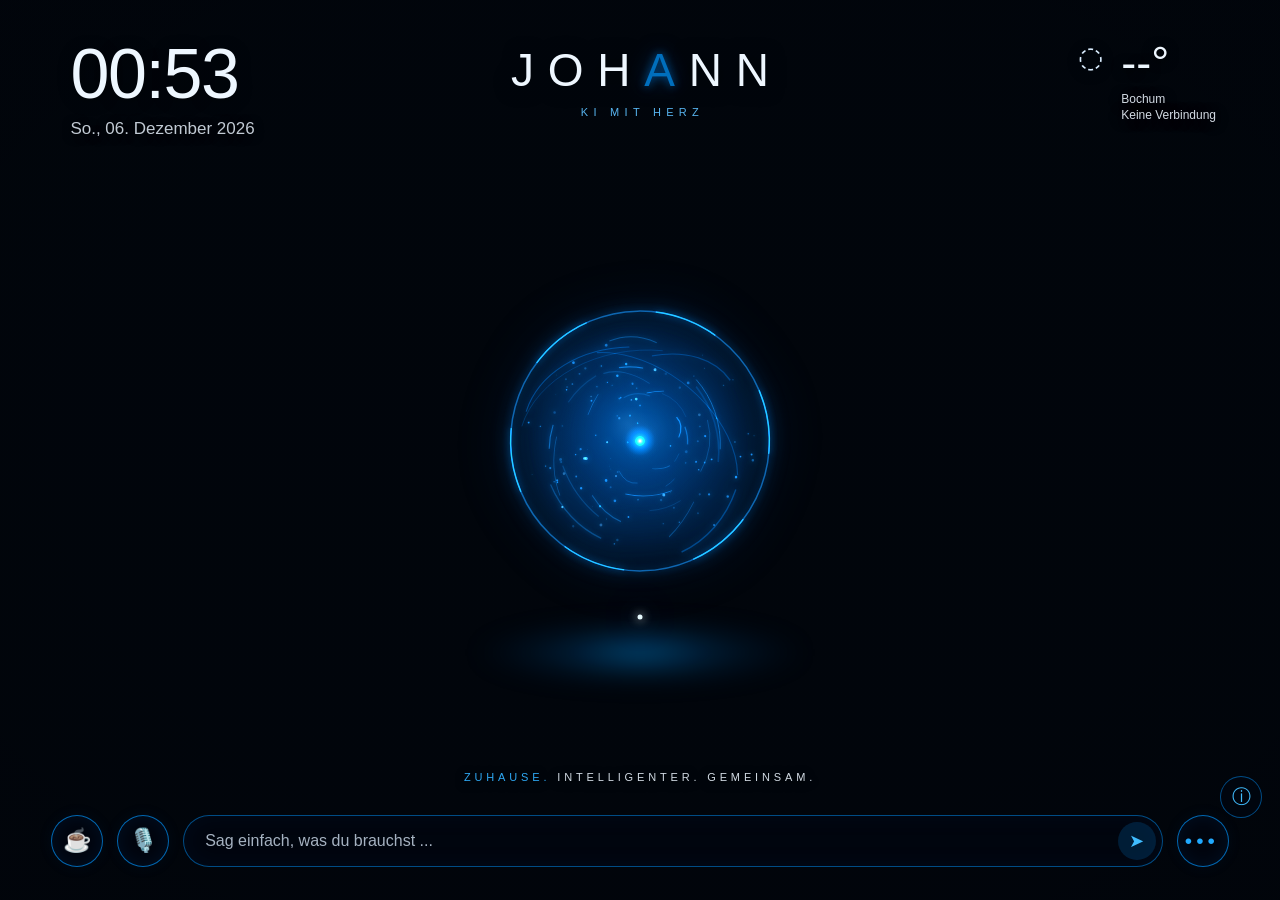
==== Test/index.html @ 584ed9d8 "Add files via upload" ====
<!DOCTYPE html>
<html lang="de">
<head>
<meta charset="UTF-8">
<meta name="viewport" content="width=device-width,initial-scale=1,viewport-fit=cover">
<meta name="theme-color" content="#01050b">
<title>JOHANN · KI MIT HERZ</title>
<link rel="stylesheet" href="./johann-v25-11-style-1.css">
<link rel="manifest" href="../manifest.webmanifest">
<meta name="theme-color" content="#061322">
<meta name="apple-mobile-web-app-capable" content="yes">
<meta name="apple-mobile-web-app-status-bar-style" content="black-translucent">
<meta name="apple-mobile-web-app-title" content="Johann">
<link rel="apple-touch-icon" href="../johann-icon-180.png">
<link rel="icon" type="image/png" sizes="192x192" href="../johann-icon-192.png">
</head>
<body>
<div role="status" style="background:#fff3cd;color:#543d00;padding:12px;text-align:center;font-weight:bold">JOHANN TEST – Nur Darstellung und Wetter prüfen. Anmeldung, Chat, Speicherung und Updates sind hier absichtlich deaktiviert. Keine privaten Daten eingeben.</div>
<div id="vflShow" role="status" aria-live="polite" aria-label="Johanns 18:48 VfL-Spektakel"><div class="vfl-ring"></div><div class="vfl-ring"></div><div class="vfl-center"><div class="vfl-pretitle" id="vflPretitle">DAS REVIER ZÄHLT RUNTER</div><div class="vfl-number" id="vflNumber">18:48</div><div class="vfl-message" id="vflMessage">BOCHUM. HEIMAT. VfL.</div><div class="vfl-sub" id="vflSub">Blau und Weiß – ein Leben lang. 💙🤍</div></div><div id="vflParticles"></div><button type="button" class="vfl-close" id="vflClose" aria-label="Animation schließen">Schließen ×</button></div>


<main class="scene" id="scene">
<section class="clock"><div class="time" id="time">--:--</div><div class="date" id="date"></div></section>
<header class="brand"><div class="logo">JOH<span class="a">A</span>NN</div><div class="tag">KI MIT HERZ</div></header>
<section class="weather"><div class="weather-icon" id="weatherIcon">◌</div><div><div class="temperature" id="temperature">--°</div><div class="weather-info"><span id="weatherCity">Bochum</span><br><span id="weatherText">Wetter laden…</span></div></div></section>
<div class="johann" id="touchArea"><canvas id="energy"></canvas></div>
<div class="orb-reflection"></div><div class="orb-floor-point"></div>
<div class="speech" id="speech"></div>
<div id="chatArchive" class="chat-archive" aria-live="polite"><button id="closeChat" class="chat-close" type="button" aria-label="Antwort schließen">×</button><div id="chatMessages"></div></div>
<div class="slogan"><span>ZUHAUSE.</span> INTELLIGENTER. GEMEINSAM.</div>
<section class="controls">
<a class="round support-round" id="johannButton" href="https://www.paypal.me/JohannButler" target="_blank" rel="noopener noreferrer" aria-label="Johanns Kaffeekasse bei PayPal öffnen" title="Johanns Kaffeekasse">☕</a>
<button class="round" id="voiceButton" type="button" aria-label="Sprachaufnahme starten" title="Mit Johann sprechen">🎙️</button><div class="command-wrap"><input class="command" id="command" type="text" autocomplete="off" enterkeyhint="send" placeholder="Sag einfach, was du brauchst ..." aria-label="Mit Johann sprechen"><button class="send" id="sendButton" aria-label="Senden">➤</button></div>
<button class="round dots" id="moreButton" aria-label="Kommandozentrale öffnen">•••</button>
</section>

<button class="info-button" id="infoButton" aria-label="Info und Kontakt">ⓘ</button>
<div class="info-box" id="infoBox"><div class="info-title">JOHANN · KONTAKT</div><div class="info-text">Fragen, Ideen oder einfach mal Johann Hallo sagen?</div><a href="mailto:machmal@johann-butler.de">machmal@johann-butler.de</a><div style="margin-top:14px;padding-top:10px;border-top:1px solid rgba(90,170,225,.22);text-align:right"><button id="infoPrivacyLink" type="button" style="border:0;background:none;color:#b8d9f2;font-size:11px;cursor:pointer;padding:5px;margin-right:12px">Datenschutz</button><button id="vflPreview" type="button" style="border:0;background:none;color:#b8d9f2;font-size:11px;cursor:pointer;padding:5px;margin-right:8px">💙 18:48 Vorschau</button><button id="infoAdminLink" type="button" style="border:0;background:none;color:#88a6bd;font-size:11px;cursor:pointer;padding:5px">Admin ↗</button></div></div>
</main>
<div class="panel-backdrop" id="dashboard" role="dialog" aria-modal="true" aria-label="Johanns Kommandozentrale">
 <div class="panel">
  <div class="panel-head"><div><div class="panel-kicker">JOHANN · KI MIT HERZ</div><div class="panel-title" id="panelTitle">Kommandozentrale</div></div><button class="xbtn" id="closePanel" aria-label="Schließen">×</button></div>
  <section class="panel-section active" id="view-home">
   <p class="muted">Willkommen in meiner Kommandozentrale. Was steht an?</p>
   <div class="tiles">
    <button class="tile sudoku-tile" data-view="sudoku"><span class="tile-icon">🧩</span><span class="tile-title">Sudoku</span><div class="tile-sub">Achims Rätsel-Lounge · persönliche Spielstände</div></button>
    <button class="tile kitchen-home-tile" data-view="kitchen"><span class="tile-icon">🍳</span><span class="tile-title">Johanns Kochecke</span><div class="tile-sub">Rezepte · Familienküche · Kinder kochen mit · Einkaufslisten</div></button>
    <button class="tile matchday-home-tile" data-view="football" data-matchday-entry="true" aria-label="Matchday PRO – Prognosen und Analysen direkt öffnen"><span class="tile-icon">📊</span><span class="tile-title">MATCHDAY PRO</span><div class="tile-sub">Johanns Prognosen · Spieltagsanalyse · Tipp-Tagebuch →</div></button>
    <button class="tile" data-view="football"><span class="tile-icon">⚽</span><span class="tile-title">Fußball</span><div class="tile-sub">Dein Verein · 1.–3. Liga · The Haggens</div></button>
    <button class="tile" data-view="kids"><span class="tile-icon">📖</span><span class="tile-title">Johann Kids</span><div class="tile-sub">Märchen, große Gefühle und Gute-Nacht-Geschichten</div></button>
    <button class="tile" data-view="weather"><span class="tile-icon">🌤️</span><span class="tile-title">Wetter</span><div class="tile-sub">Aktuelles Wetter und 5-Tage-Vorschau</div></button>
    <button class="tile" data-view="notes"><span class="tile-icon">💙</span><span class="tile-title">Sag es Johann!</span><div class="tile-sub">Ideen, Wünsche und Verbesserungsvorschläge</div></button>
    <button class="tile" data-view="reminders"><span class="tile-icon">🔔</span><span class="tile-title">Erinnerungen</span><div class="tile-sub">Lokale Aufgaben und Termine</div></button>
    <button class="tile" data-view="learning"><span class="tile-icon">🌱</span><span class="tile-title">Johann lernt</span><div class="tile-sub">Korrekturen vorschlagen · geprüftes Wissen</div></button>
    <button class="tile" data-view="account"><span class="tile-icon">🔐</span><span class="tile-title">Mein Konto</span><div class="tile-sub">Privater Anmeldetest · noch ohne Chat-Speicherung</div></button>
    <button class="tile" data-view="memory"><span class="tile-icon">🧠</span><span class="tile-title">Gedächtnis</span><div class="tile-sub">Admin-Gedächtnis und Datenbank</div></button>
     <button class="tile" data-view="status"><span class="tile-icon">⚙️</span><span class="tile-title">Systemstatus</span><div class="tile-sub">Johanns Funktionen im Überblick</div></button>
   </div>
   <aside class="support-card" aria-label="Johanns Kaffeekasse">
    <div class="support-icon" aria-hidden="true">☕</div>
    <div class="support-copy"><h2>Johanns Kaffeekasse</h2><p>Gefällt dir Johann? Unterstütze seine Weiterentwicklung – ganz freiwillig. 💙</p></div>
    <a class="support-link" href="https://www.paypal.me/JohannButler" target="_blank" rel="noopener noreferrer">Mit PayPal unterstützen ↗</a>
   </aside>
  </section>


  <section class="panel-section" id="view-kitchen">
   <button class="backbtn" data-view="home">← Zur Kommandozentrale</button>
   <div class="kitchen-hero"><span class="pill">🍳 JOHANNS KOCHECKE</span><h2>Was zaubern wir heute?</h2><p>Von „Was ist noch im Kühlschrank?“ bis zum gemeinsamen Kochen mit Kindern. Du entscheidest – Johann hilft.</p></div>
   <div class="kitchen-tabs" role="tablist" aria-label="Kochecke Bereiche">
    <button type="button" class="selected" data-kitchen-tab="ideas">🥘 Kochen</button><button type="button" data-kitchen-tab="pantry">🧺 Vorrat</button><button type="button" data-kitchen-tab="kids">👨‍👩‍👧 Mit Kindern</button><button type="button" data-kitchen-tab="collection">❤️ Rezepte</button><button type="button" data-kitchen-tab="plan">📅 Wochenplan</button><button type="button" data-kitchen-tab="shopping">🛒 Einkauf</button>
   </div>
   <div class="kitchen-pane" id="kitchen-pantry"><div class="glass"><h3>🧺 Was ist noch da?</h3><p class="muted">Zutaten antippen oder eigene mit Mengen eintragen. Alles bleibt auf diesem Gerät.</p><div id="kitchenPantryChips" class="kitchen-chips"></div><div class="kitchen-three"><input class="field" id="kitchenPantryName" placeholder="Weitere Zutat" maxlength="65"><input class="field" id="kitchenPantryAmount" type="number" min="0" step="any" placeholder="Menge"><select class="field" id="kitchenPantryUnit"><option value="">Einheit</option><option>g</option><option>kg</option><option>ml</option><option>l</option><option>Stück</option><option>Packung</option><option>EL</option><option>TL</option></select></div><button class="primary" id="kitchenPantryAdd">+ In meinen Vorrat</button><div id="kitchenPantryList"></div><button class="secondary" id="kitchenPantryUse">🥘 Damit kochen</button></div></div><div class="kitchen-pane active" id="kitchen-ideas">
    <div class="glass"><h3>Was hast du noch da?</h3><label for="kitchenIngredients">Zutaten im Kühlschrank</label><textarea class="field" id="kitchenIngredients" rows="3" placeholder="z. B. Nudeln, Brokkoli, Parmesan, Eier …" maxlength="800"></textarea><div class="kitchen-two"><div><label for="kitchenPortions">Personen</label><select class="field" id="kitchenPortions"><option>1</option><option>2</option><option selected>3</option><option>4</option><option>5</option><option>6</option><option>8</option></select></div><div><label for="kitchenTime">Zeit</label><select class="field" id="kitchenTime"><option value="egal">Ganz entspannt</option><option value="15">15 Minuten</option><option value="30" selected>30 Minuten</option><option value="45">45 Minuten</option><option value="60">Eine Stunde</option></select></div></div><label for="kitchenPreferences">Wünsche, Allergien oder No-Gos (freiwillig)</label><input class="field" id="kitchenPreferences" maxlength="250" placeholder="z. B. vegetarisch, ohne Nüsse, wenig Brokkoli"><button class="primary kitchen-ask" data-kitchen-ask="ingredients">✨ Mach was draus, Johann!</button></div>
    <div class="glass"><h3>😋 Worauf hast du Lust?</h3><div id="kitchenMoodChips" class="kitchen-chips"></div><label for="kitchenWish">Oder sag Johann ganz genau, worauf du Lust hast</label><input class="field" id="kitchenWish" maxlength="350" placeholder="Etwas Italienisches, aber bloß keine Pilze …"><p id="kitchenJoke" class="kitchen-joke" aria-live="polite"></p><button class="primary kitchen-ask" data-kitchen-ask="normal">✨ Zeig mir zwei Rezeptkarten</button></div><div id="kitchenResults" aria-live="polite"></div><div class="kitchen-grid"><button class="kitchen-quick" data-kitchen-ask="quick">⚡<strong>Feierabendküche</strong><small>Schnell, einfach, lecker</small></button><button class="kitchen-quick" data-kitchen-ask="budget">💶<strong>Günstig kochen</strong><small>Mit wenig Zutaten</small></button><button class="kitchen-quick" data-kitchen-ask="vegetarian">🥦<strong>Vegetarisch</strong><small>Abwechslungsreiche Ideen</small></button><button class="kitchen-quick" data-kitchen-ask="leftovers">♻️<strong>Reste verwerten</strong><small>Weniger wegwerfen</small></button><button class="kitchen-quick" data-kitchen-ask="baking">🧁<strong>Backstube</strong><small>Süß und herzhaft</small></button><button class="kitchen-quick" data-kitchen-ask="step">👩‍🍳<strong>Kochbegleitung</strong><small>Schritt für Schritt</small></button></div>
   </div>
   <div class="kitchen-pane" id="kitchen-kids"><div class="glass"><h3>👨‍👩‍👧 Kleine Köche, großer Spaß!</h3><p class="muted">Kindgerechte Gerichte, kleine Aufgaben und gemeinsam Zeit verbringen. Heiße Töpfe, scharfe Messer und der Ofen bleiben bei Erwachsenen.</p><label for="kitchenKidsAge">Alter der Kinder</label><select class="field" id="kitchenKidsAge"><option>3–4 Jahre</option><option selected>5–7 Jahre</option><option>8–10 Jahre</option><option>11–13 Jahre</option></select><label for="kitchenKidsLikes">Was mögen die kleinen Köche?</label><input class="field" id="kitchenKidsLikes" maxlength="220" placeholder="z. B. Pizza, Erdbeeren, Pfannkuchen"><div class="kitchen-grid"><button class="kitchen-quick" data-kitchen-ask="kids-dinner">🍕<strong>Gemeinsam Abendessen</strong><small>Jeder kann mithelfen</small></button><button class="kitchen-quick" data-kitchen-ask="kids-baking">🍪<strong>Kinder-Backstube</strong><small>Kneten, ausstechen, verzieren</small></button><button class="kitchen-quick" data-kitchen-ask="kids-lunchbox">🍎<strong>Brotdosen-Ideen</strong><small>Bunt und alltagstauglich</small></button><button class="kitchen-quick" data-kitchen-ask="kids-experiment">🔬<strong>Küchenexperimente</strong><small>Essbares zum Entdecken</small></button></div></div><div id="kitchenKidsResults" aria-live="polite"></div></div>
   <div class="kitchen-pane" id="kitchen-collection"><div class="glass"><h3>❤️ Dein persönliches Rezeptbuch</h3><p class="muted">Lieblingsrezepte auf diesem Gerät speichern. Noch keine Synchronisierung zwischen verschiedenen Handys.</p><label for="kitchenRecipeTitle">Rezeptname</label><input class="field" id="kitchenRecipeTitle" maxlength="100" placeholder="z. B. Unsere Lieblingslasagne"><label for="kitchenRecipeText">Zutaten und Zubereitung</label><textarea class="field" id="kitchenRecipeText" rows="5" maxlength="9000" placeholder="Dein Rezept oder eine von Johann erstellte Rezeptanleitung hier einfügen …"></textarea><button class="primary" id="kitchenSaveRecipe">❤️ Rezept speichern</button><p class="mini" id="kitchenRecipeStatus" role="status"></p></div><div id="kitchenRecipeList"></div></div>
   <div class="kitchen-pane" id="kitchen-plan"><div class="glass"><h3>📅 Was gibt's diese Woche?</h3><p class="muted">Dein Wochenplan wird nur auf diesem Gerät gespeichert.</p><button class="primary kitchen-ask" data-kitchen-ask="weekly">✨ Johann, plan meine Woche!</button><div id="kitchenWeek"></div></div></div>
   <div class="kitchen-pane" id="kitchen-shopping"><div class="glass"><h3>🛒 Einkaufsliste</h3><p class="muted">Einfach Zutaten ergänzen und im Laden abhaken.</p><div class="kitchen-two"><input class="field" id="kitchenShoppingInput" maxlength="160" placeholder="z. B. 500 g Nudeln"><button class="primary" id="kitchenShoppingAdd">Hinzufügen</button></div><div id="kitchenShoppingList"></div><p class="kitchen-note">Automatischer Abgleich: Johann berücksichtigt deinen Vorrat. Bitte Mengen vor dem Einkauf kontrollieren.</p><button class="secondary" id="kitchenShoppingShare">📤 Liste teilen</button><button class="secondary" id="kitchenShoppingCopy">📋 Liste kopieren</button><button class="secondary kitchen-ask" data-kitchen-ask="shopping">✨ Johann, was fehlt noch?</button></div></div>
  </section>

  <section class="panel-section" id="view-football">
   <button class="backbtn" data-view="home">← Zurück</button>
   <div class="glass" style="margin-top:0"><div class="pill">⚽ JOHANN · FUSSBALL</div><h2 style="margin:10px 0 5px">Dein Verein. Dein Fußball.</h2><p class="muted" style="margin:0">Bundesliga, dritte Liga, Regionalliga und dein eigener Verein – ohne Vereinsvorgabe für andere Besucher.</p></div>
   <div class="football-tabs" role="tablist" aria-label="Fußballbereiche">
    <button class="football-tab" data-football-tab="live">🔴 Liveticker</button><button class="football-tab active" data-football-tab="club">Mein Verein</button><button class="football-tab" data-football-tab="tables">Tabellen</button><button class="football-tab" data-football-tab="tipping">The Haggens</button><button class="football-tab" data-football-tab="news">News</button><button class="football-tab" data-football-tab="matchday">📊 Matchday PRO</button>
   </div>
   <div class="football-pane" id="football-live">
    <div class="football-card"><div class="pill">🔴 JOHANN · LIVE</div><h2 style="margin:12px 0 5px">Deine Spiele. Dein Ticker.</h2><p class="muted">Dortmund, Bochum oder alle Spiele der ersten drei Ligen. Die Auswahl bleibt auf deinem Gerät gespeichert.</p>
     <div class="live-select" id="liveTeamChoices" aria-label="Spiele auswählen"><button type="button" data-live-team="bvb">🟡 Dortmund</button><button type="button" data-live-team="vfl">🔵 Bochum</button><button type="button" data-live-team="all">⚽ Alle Spiele</button></div>
     <div class="row-actions"><button type="button" class="secondary" id="liveRefresh">↻ Jetzt aktualisieren</button><span class="mini" id="liveStatus" role="status" aria-live="polite">Wähle deine Spiele aus.</span></div>
     <div id="liveMatches" aria-live="off"></div>
     <p class="live-source">Quelle: <a href="https://www.openligadb.de/" target="_blank" rel="noopener noreferrer" style="color:#9bd6ff">OpenLigaDB ↗</a> (ODbL, Community-Daten). Automatische Aktualisierung ca. alle 45 Sekunden, solange du den Ticker geöffnet hast. Der Zeitpunkt der Dateneingabe kann abweichen; LIVE wird anhand der Anstoßzeit vermutet, nicht von der Datenquelle bestätigt. Tore und Ergebnisse, kein ausführlicher Textkommentar oder echte Push-Mitteilungen.</p>
    </div>
   </div>
   <div class="football-pane active" id="football-club">
    <div class="football-card"><div class="pill">MEIN VEREIN</div><div class="football-club" id="footballFavoriteName" style="margin-top:10px">Lieblingsverein auswählen</div><p class="muted" id="footballFavoriteInfo">Wähle unten deinen Verein aus.</p><div id="footballFavoriteMatches"></div></div>
    <details class="football-settings" id="footballClubSettings"><summary>⚙️ Lieblingsverein auswählen / ändern</summary><div class="glass"><label for="footballLeagueSelect">Liga</label><select class="field" id="footballLeagueSelect"><option value="bl1">1. Bundesliga</option><option value="bl2">2. Bundesliga</option><option value="bl3">3. Liga</option><option value="other">Regionalliga, Oberliga oder darunter</option></select><div class="football-quick"><span class="mini">Schnellauswahl · Reviervereine</span><div class="football-team-options"><button type="button" id="quickWattenscheid">SG Wattenscheid 09 · Regionalliga West</button><button type="button" id="quickRWE">Rot-Weiss Essen · 3. Liga</button></div></div><div id="footballClubOptions" class="football-team-options"></div><div id="footballCustomClub" class="hidden"><label for="footballCustomClubName">Dein Verein</label><input class="field" id="footballCustomClubName" maxlength="90" placeholder="Vereinsnamen eingeben"><label for="footballCustomClubLeague">Liga (optional)</label><input class="field" id="footballCustomClubLeague" maxlength="80" placeholder="z. B. Regionalliga West"><button class="primary" id="footballSaveCustom">Verein speichern</button></div><p class="mini">Die Auswahl wird auf diesem Gerät gespeichert. Für die unteren Ligen verlinkt Johann auf die offiziellen Vereinsdaten, solange kein zuverlässiger automatischer Datenfeed angebunden ist.</p></div></details>
   </div>
   <div class="football-pane" id="football-tables"><div class="football-tabs"><button class="football-tab active" data-football-league="bl1">1. Bundesliga</button><button class="football-tab" data-football-league="bl2">2. Bundesliga</button><button class="football-tab" data-football-league="bl3">3. Liga</button></div><div class="football-feedback" id="footballTableStatus" role="status">Tabelle wird geladen …</div><div class="football-table-scroll"><table class="football-table"><thead><tr><th>Pl.</th><th>Verein</th><th>Sp.</th><th>Diff.</th><th>Pkt.</th></tr></thead><tbody id="footballTableBody"></tbody></table></div><p class="mini">Quelle: OpenLigaDB, von der Community gepflegt. Daten können verzögert sein.</p><button class="secondary" id="footballRefresh">↻ Aktualisieren</button></div>
   <div class="football-pane" id="football-tipping"><div class="football-card"><div class="pill">TIPPRUNDE</div><h2>The Haggens</h2><p class="muted">Deine Tipprunde direkt öffnen. Der automatische Zugriff auf die private Kicktipp-Rangliste ist noch nicht eingerichtet.</p><div class="football-links"><a href="https://www.kicktipp.de/the-haggens/" target="_blank" rel="noopener noreferrer">⚽ Kicktipp öffnen ↗</a></div><p class="mini">Der Link basiert auf dem genannten Rundennamen. Bitte einmal prüfen, ob er eure Runde öffnet.</p></div><div class="glass"><h3>🔔 Tipp-Erinnerung</h3><p class="muted">Lege dir eine Erinnerung in Johanns bestehendem Erinnerungsbereich an. Automatische Kicktipp-Fristen und Push-Mitteilungen folgen erst nach einer verlässlichen Anbindung.</p><button class="secondary" data-view="reminders">Erinnerung anlegen →</button></div></div>
   <div class="football-pane" id="football-matchday"><div class="football-card"><div class="pill">⚽ JOHANN MATCHDAY PRO · V21 BASIS</div><h2>Johanns Prognose-Tagebuch</h2><p class="muted">Echte statistische Frühprognosen aus historischen Ergebnissen. Noch keine Verletzungsdaten, xG, Meta-Feeds oder laufende Modellkalibrierung. Jede Prognose wird vor Anpfiff unveränderlich gespeichert.</p><div class="row-actions"><button class="secondary" id="mdReload" type="button">↻ Prognosen laden</button><span id="mdStatus" class="mini" role="status">Noch nicht geladen.</span></div><div id="mdGames"></div><p class="mini">Quelle: <a href="https://www.openligadb.de/" target="_blank" rel="noopener noreferrer">OpenLigaDB ↗</a> (ODbL). Wahrscheinlichkeiten: vereinfachtes Poisson-Modell mit Glättung, nicht als Wettberatung geeignet.</p><details class="football-settings"><summary>🔐 Administration: Datenübernahme und Mail-Test</summary><div class="glass"><label for="mdAdminKey">Johann-Admin-Schlüssel</label><input id="mdAdminKey" class="field" type="password" autocomplete="off" placeholder="Admin-Schlüssel"><button class="secondary" id="mdAdminUpdate" type="button">Erste Datenübernahme starten</button><button class="secondary" id="mdAdminMail" type="button">Abgeschlossenen Spieltag per Mail prüfen</button><p class="mini">Für den Mailversand zusätzlich MATCHDAY_REPORT_EMAIL und eine verifizierte Absenderadresse MATCHDAY_FROM_EMAIL als Worker-Variablen hinterlegen. Ein Cron Trigger ist nötig.</p></div></details></div></div>
   <div class="football-pane" id="football-news"><div class="glass"><h2>📰 Fußball-News</h2><p class="muted">Aktuelle Meldungen aus Deutschland und – falls ausgewählt – speziell zu deinem Lieblingsverein. Die Nachrichten öffnen sich beim Originalanbieter.</p><div class="football-news" id="footballNewsLinks"></div><p class="mini">Noch kein eigener Nachrichten-Feed: Diese Links öffnen aktuelle Suchergebnisse. Wir zeigen keine erfundenen Schlagzeilen.</p></div></div>
  </section>
  <section class="panel-section" id="view-sudoku">
   <button class="backbtn" data-view="home">← Zur Kommandozentrale</button>
   <div class="sudoku-shell">
    <div id="sudokuLogin">
     <div class="sudoku-intro"><div style="font-size:42px">🧩</div><h2>Willkommen in deiner Sudoku-Lounge!</h2><p>Dein Rätsel. Dein Tempo. Dein Johann.</p></div>
     <div class="glass"><label for="playerName">Dein Name</label><input class="field" id="playerName" autocomplete="username" placeholder="z. B. Achim" maxlength="30"><label for="playerPin">Deine vierstellige PIN</label><input class="field" id="playerPin" type="password" inputmode="numeric" pattern="[0-9]{4}" maxlength="4" autocomplete="off" placeholder="••••"><label style="display:flex;gap:10px;align-items:center;margin:12px 0"><input type="checkbox" id="rememberPlayer" checked style="width:20px;height:20px"> Auf diesem Gerät merken</label><button class="primary" id="loginPlayer" style="width:100%">Zur Sudoku-Lounge</button><p class="mini" id="loginMessage" role="status"></p><p class="mini">Aktuelle Version: Spielstände bleiben nur in diesem Browser. Name und PIN sind noch <strong>kein sicheres Online-Konto</strong>. Bitte keine PIN verwenden, die du anderswo nutzt.</p></div>
    </div>
    <div id="sudokuLobby" class="hidden"><div class="sudoku-intro"><div class="pill">JOHANN · SUDOKU</div><h2 id="sudokuGreeting">Hallo, Achim!</h2><p id="sudokuSubGreeting">Schön, dass du da bist.</p></div>
     <div class="glass"><h3>Wie knifflig darf es heute sein?</h3><div class="sudoku-options" id="difficultyOptions"><button class="difficulty" data-level="Leicht">🌱 Leicht</button><button class="difficulty" data-level="Mittel">✨ Mittel</button><button class="difficulty" data-level="Schwer">🔥 Schwer</button><button class="difficulty" data-level="Experte">😈 Experte</button></div><div class="row-actions"><button class="primary" id="startDaily">📅 Sudoku des Tages</button><button class="primary" id="startRandom">✨ Neues Sudoku</button><button class="secondary hidden" id="resumeGame">▶ Weiterspielen</button></div><p class="mini">Das Tagesrätsel bleibt pro Schwierigkeitsgrad jeden Tag gleich. Weitere Rätsel kannst du beliebig oft starten.</p></div>
     <div class="glass"><div class="row-actions" style="justify-content:space-between"><span id="playerStats">Noch keine Rätsel gelöst</span><button class="secondary" id="switchPlayer">Spieler wechseln</button></div></div>
    </div>
    <div id="sudokuGame" class="hidden"><div class="game-top"><button class="backbtn" id="leaveGame">← Übersicht</button><span class="pill" id="gameDifficulty">Schwer</span><span id="gameClock" aria-label="Spielzeit">00:00</span></div><div id="expertLetter" class="expert-letter hidden"><div class="pill">💙 Nachricht von Björn</div><h3 id="expertText"></h3><button class="secondary" id="dismissExpert">Challenge angenommen! 😈</button></div><div class="sudoku-board" id="sudokuBoard" role="grid" aria-label="Sudoku mit neun mal neun Feldern"></div><div class="number-pad" id="numberPad"></div><div class="row-actions"><button class="secondary" id="eraseCell">⌫ Löschen</button><button class="secondary" id="hintCell">💡 Tipp</button><button class="primary" id="checkGame">✓ Einreichen</button><button class="secondary" id="restartGame">↻ Neustart</button></div><div class="game-message" id="gameMessage" role="status">Wähle ein Feld und dann eine Zahl.</div><p class="mini">Leicht: sofortige Fehleranzeige. Mittel, Schwer und Experte: Prüfung erst nach dem Einreichen. Dein Fortschritt wird auf diesem Gerät gespeichert.</p></div>
    <div id="sudokuWin" class="hidden"><div class="sudoku-intro"><div style="font-size:54px">🏆</div><h2 id="winTitle">Großartig, Achim!</h2><p id="winMessage"></p></div><div class="glass"><h3>Noch eine Runde?</h3><div class="sudoku-options" id="winDifficultyOptions"><button class="difficulty" data-level="Leicht">🌱 Leicht</button><button class="difficulty" data-level="Mittel">✨ Mittel</button><button class="difficulty" data-level="Schwer">🔥 Schwer</button><button class="difficulty" data-level="Experte">😈 Experte</button></div><div class="row-actions"><button class="primary" id="nextGame">Nächstes Sudoku →</button><button class="secondary" id="winHome">Zur Übersicht</button></div></div></div>
   </div>
  </section>
  <section class="panel-section" id="view-kids">
   <button class="backbtn" data-view="home">← Zurück</button>
   <div class="glass" style="background:linear-gradient(135deg,#29264f,#122d4d)">
    <span class="pill">✨ JOHANN KIDS</span><h2>Deine Geschichtenwelt</h2><p class="mini" style="color:#e3ca95;margin-top:8px">Für Niclas – mit einem großen Herzen und Geschichten, die bleiben. Du gehst niemals allein.</p>
    <p class="muted">Zauberhafte Abenteuer, Geschichten über große Gefühle und ganz persönliche Gute-Nacht-Geschichten.</p>
    <label for="kidsAge">Alter des Kindes</label><select id="kidsAge" class="field"><option value="3">3 Jahre</option><option value="4">4 Jahre</option><option value="5" selected>5 Jahre</option><option value="6">6 Jahre</option><option value="7">7 Jahre</option><option value="8">8 Jahre</option><option value="9">9 Jahre</option><option value="10">10 Jahre</option><option value="11">11 Jahre</option><option value="12">12 Jahre</option></select>
    <label for="kidsType">Welche Geschichte?</label><select id="kidsType" class="field"><option value="magic">🦄 Magie &amp; Märchen</option><option value="feelings">💛 Große Gefühle &amp; Wut</option><option value="bedtime">🌙 Gute Nacht</option></select>
    <label for="kidsHero">Wer soll mitspielen? (freiwillig)</label><input id="kidsHero" class="field" maxlength="80" placeholder="Ein kleiner Drache, eine mutige Ritterin …">
    <label for="kidsTheme">Worum soll es gehen? (freiwillig)</label><textarea id="kidsTheme" class="field" maxlength="300" rows="3" placeholder="Ein verwunschenes Schloss, ein verlorener Zauberstab …"></textarea>
    <label for="kidsLength">Vorlesedauer</label><select id="kidsLength" class="field"><option value="short">3–5 Minuten</option><option value="medium" selected>5–7 Minuten</option><option value="long">10–12 Minuten</option></select>
    <div class="row-actions"><button class="primary" id="kidsGenerate">✨ Geschichte erzählen</button><button class="secondary" id="kidsSurprise">🎲 Überrasch mich!</button></div>
    <p id="kidsStatus" class="muted" role="status" aria-live="polite"></p>
    <article id="kidsStory" class="glass hidden" style="white-space:pre-wrap;line-height:1.85;font-size:17px;overflow-wrap:anywhere"></article>
    <div id="kidsStoryActions" class="row-actions hidden"><button class="secondary" id="kidsRead">🔊 Vorlesen</button><button class="secondary" id="kidsStop">■ Stopp</button><button class="secondary" id="kidsSave">📖 Auf diesem Gerät speichern</button></div>
    <div class="glass"><h3>📚 Mein Bücherregal</h3><p class="mini">Vorerst nur auf diesem Gerät gespeichert. Sichere Familienkonten und private Cloud-Bücherregale folgen.</p><div id="kidsShelf"></div></div>
    <p class="mini">Elternbereich im Aufbau. Bitte Geschichten bei jüngeren Kindern gemeinsam auswählen. Es werden hier noch keine Kinderkonten angelegt.</p>
   </div>
  </section>
  <section class="panel-section" id="view-weather"><button class="backbtn" data-view="home">← Zurück</button><div class="glass"><div class="pill">🌤️ JOHANNS WETTERZENTRALE</div><h2 id="weatherPanelTitle">Wetter in Bochum</h2><div class="dashboard-weather" id="dashboardWeather">Wetter wird geladen …</div><p class="muted">Dein Wetterort bleibt auf diesem Gerät gespeichert. Keine GPS-Ortung und keine zusätzliche Freigabe.</p><form id="weatherCityForm"><label for="weatherCityInput">Anderen Wetterort wählen</label><input class="field" id="weatherCityInput" maxlength="80" placeholder="z. B. Buxtehude oder 44787"><button class="primary" type="submit">Wetterort speichern</button><button class="secondary" type="button" id="weatherReset">Bochum als Standard</button></form><p class="mini" id="weatherCityStatus" role="status"></p><h3>Die nächsten fünf Tage</h3><div class="weather-forecast" id="weatherForecast" aria-live="polite"></div><p class="mini">Wetterdaten und Ortsuche: Open-Meteo. Vorhersagen können sich ändern.</p></div></section>
  <section class="panel-section" id="view-notes"><button class="backbtn" data-view="home">← Zurück</button>
  <div class="glass feedback-card"><span class="pill">💙 JOHANNS WUNSCHBOX</span><h2>Sag es Johann!</h2>
  <p class="muted">Du hast eine Idee, einen Wunsch oder etwas funktioniert nicht? Erzähl es mir. Ich halte deinen Vorschlag fest und gebe ihn an meinen Entwickler weiter.</p>
  <form id="feedbackForm">
    <label for="feedbackType">Was möchtest du mir sagen?</label>
    <select id="feedbackType" class="field" required><option value="Idee">💡 Ich habe eine Idee</option><option value="Wunsch">✨ Ich wünsche mir etwas</option><option value="Problem">🔧 Etwas funktioniert nicht</option><option value="Sonstiges">💬 Ich möchte dir etwas sagen</option></select>
    <label for="feedbackMessage">Deine Nachricht</label>
    <textarea class="field" id="feedbackMessage" rows="5" minlength="5" maxlength="1800" required placeholder="Lieber Johann, ich hätte da eine Idee …"></textarea>
    <label for="feedbackContact">E-Mail für Rückfragen (freiwillig)</label>
    <input class="field" id="feedbackContact" type="email" maxlength="180" autocomplete="email" placeholder="deine@email.de">
    <label class="feedback-consent"><input id="feedbackConsent" type="checkbox" required> Ich bin einverstanden, dass meine Nachricht an den Entwickler weitergegeben und zur Bearbeitung gespeichert wird. Eine angegebene E-Mail wird nur für Rückfragen genutzt.</label>
    <p class="mini">Bitte keine Passwörter oder vertraulichen persönlichen Daten eingeben.</p>
    <div class="feedback-honeypot" aria-hidden="true"><label for="feedbackWebsite">Website</label><input id="feedbackWebsite" tabindex="-1" autocomplete="off"></div>
    <button type="submit" class="primary" id="feedbackSend">An Johann senden 💙</button>
    <p id="feedbackStatus" class="feedback-status" role="status" aria-live="polite"></p>
  </form></div></section>
  <section class="panel-section" id="view-reminders"><button class="backbtn" data-view="home">← Zurück</button><div class="glass"><label for="reminderText">Erinnerung</label><input class="field" id="reminderText" maxlength="180" placeholder="Was steht an?"><label for="reminderDate">Wann?</label><input class="field" id="reminderDate" type="datetime-local"><button class="primary" id="addReminder">Erinnerung speichern</button><p class="mini">Noch keine Push-Nachrichten: Fällige Erinnerungen erscheinen hier, wenn du die Seite öffnest. Aktive Benachrichtigungen folgen mit deinem Server.</p></div><div id="remindersList"></div></section>
  <section class="panel-section" id="view-learning"><button class="backbtn" data-view="home">← Zurück</button>
    <div class="glass"><span class="pill">🌱 JOHANN LERNT</span><h2>Bring Johann etwas bei</h2><p class="muted">Korrigiere eine Antwort freiwillig. Nur deine Frage und deine Korrektur werden zur Prüfung gespeichert – kein vollständiger Chatverlauf. Bitte keine Namen, Kontaktdaten oder privaten Erlebnisse eintragen. Noch lernt Johann nicht automatisch aus jedem Gespräch.</p>
      <p class="mini">Frage: <strong id="learnQuestion">Noch keine Antwort ausgewählt. Nutze „Johann korrigieren“ unter einer Chatantwort.</strong></p>
      <label for="learnAnswer">So wäre die richtige Antwort:</label><textarea class="field" id="learnAnswer" maxlength="900" rows="4" placeholder="Deine Korrektur …"></textarea>
      <button class="primary" type="button" id="learnSend">Korrektur zur Prüfung senden</button><p class="mini" id="learnStatus" role="status"></p>
    </div>
    <div class="glass"><span class="pill">🔒 NUR FÜR DEN CHEF</span><h2>Lernvorschläge prüfen</h2><p class="muted">Johann übernimmt nichts ungeprüft. Nur freigegebene, allgemeine und zeitunabhängige Fragen können künftig ohne KI-Aufruf beantwortet werden.</p>
      <input class="field" id="learnAdminKey" type="password" autocomplete="off" placeholder="Admin-Schlüssel"><button class="secondary" id="learnAdminLoad" type="button">Vorschläge laden</button><button class="secondary" id="learnFaqLoad" type="button">Gespeicherte Antworten</button><p class="mini" id="learnAdminStatus" role="status"></p><div id="learnAdminItems"></div>
    </div>
  </section>
  <section class="panel-section" id="view-memory"><button class="backbtn" data-view="home">← Zurück</button><div class="glass"><h2>Johanns Gedächtnis</h2><p class="muted">Das Admin-Gedächtnis ist im Worker eingerichtet. Diese öffentliche Ansicht zeigt keine gespeicherten Fakten. Persönliche Benutzerkonten und getrennte private Erinnerungen sind noch nicht verfügbar.</p><span class="pill">🔒 Admin-Zugriff geschützt</span></div></section>
  <section class="panel-section" id="view-analytics">
    <button class="backbtn" data-view="home">← Zurück</button>
    <div class="glass"><span class="pill">🔒 PRIVAT</span><h2>Johann Analytics</h2>
      <div id="analyticsLogin"><p class="muted">Bitte Admin-Schlüssel eingeben.</p><input class="field" id="analyticsKey" type="password" autocomplete="off" placeholder="Admin-Schlüssel"><button class="primary" id="analyticsUnlock">Dashboard öffnen</button></div>
      <div id="analyticsContent" class="hidden"><div class="row-actions"><label for="analyticsPeriod">Zeitraum</label><select class="field" id="analyticsPeriod" style="width:auto;margin:0"><option value="1">Heute</option><option value="7" selected>7 Tage</option><option value="30">30 Tage</option></select><button class="secondary" id="analyticsRefresh">↻ Aktualisieren</button><button class="secondary" id="analyticsLock">🔒 Sperren</button></div>
      <div class="analytics-grid" style="margin-top:18px"><div class="analytics-stat"><span>Besucher</span><strong id="aVisitors">–</strong></div><div class="analytics-stat"><span>Seitenaufrufe</span><strong id="aViews">–</strong></div><div class="analytics-stat"><span>KI-Nachrichten</span><strong id="aChats">–</strong></div><div class="analytics-stat"><span>Sudoku gestartet</span><strong id="aSudoku">–</strong></div><div class="analytics-stat"><span>Sudoku gelöst</span><strong id="aSolved">–</strong></div><div class="analytics-stat"><span>Kindergeschichten</span><strong id="aStories">–</strong></div></div>
      <h3>Genutzte Funktionen</h3><div id="analyticsBars" class="analytics-bars"></div><h3>Besucher pro Tag</h3><div id="analyticsDays" class="analytics-bars"></div></div>
      <p id="analyticsStatus" class="analytics-status" role="status">Die Statistik benötigt noch die Analytics-Erweiterung im Worker.</p>
    </div>
  </section>

  <section class="panel-section" id="view-account">
    <button class="backbtn" data-view="home">← Zur Kommandozentrale</button>
    <div class="glass" style="max-width:540px;margin:14px auto">
      <h2>🔐 Mein Johann-Konto</h2>
      <p class="muted">Geschlossener Anmeldetest. Noch keine automatische Speicherung deiner Gespräche. Deine bisherigen Johann-Funktionen bleiben ohne Konto verfügbar.</p>
      <div id="accountLoggedOut">
        <label for="accountEmail">E-Mail-Adresse</label>
        <input id="accountEmail" type="email" autocomplete="email" inputmode="email" placeholder="du@beispiel.de" style="display:block;width:100%;margin:10px 0;padding:12px;border-radius:10px">
        <button type="button" id="accountRequest" class="backbtn">Anmeldecode anfordern</button>
        <div id="accountCodeWrap" hidden style="margin-top:18px">
          <label for="accountCode">Sechsstelliger Code aus deiner E-Mail</label>
          <input id="accountCode" type="text" inputmode="numeric" pattern="[0-9]{6}" maxlength="6" autocomplete="one-time-code" placeholder="123456" style="display:block;width:100%;margin:10px 0;padding:12px;border-radius:10px">
          <button type="button" id="accountVerify" class="backbtn">Anmelden</button>
        </div>
      </div>
      <div id="accountLoggedIn" hidden><p>Angemeldet als <strong id="accountWho"></strong></p><button type="button" id="accountLogout" class="backbtn">Abmelden</button></div>
      <p id="accountStatus" role="status" aria-live="polite" style="margin-top:15px"></p>
    </div>
  </section>
  <section class="panel-section" id="view-status"><button class="backbtn" data-view="home">← Zurück</button><div class="glass"><h2>Johanns Systemstatus</h2><p>🌤️ Wetter: <span id="statusWeather">Wird geprüft</span></p><p>🧠 KI: Über den bestehenden Cloudflare-Worker angebunden</p><p>🧩 Sudoku: Im Browser spielbar</p><p>💾 Sudoku-Spielstände: Auf diesem Gerät</p><p>💙 Wunschbox: Aktiv – Nachrichten werden in D1 gespeichert; E-Mail-Versand über Resend eingerichtet (Zustellung nicht live geprüft)</p><p>🔒 Admin-Gedächtnis: Im Worker aktiv und durch Admin-Schlüssel geschützt; persönliche Benutzerkonten fehlen noch.</p><p>📊 Analytics: Aktiv nach freiwilliger Einwilligung; Admin-Auswertung über das ⓘ-Symbol.</p><p>📚 Johann Kids: Aktiv – Geschichten über den Cloudflare-Worker.</p><p>🎙️ Sprachmodus: Mikrofon und KI-Stimme (benötigt V16-Worker). 🏠 Dell-Heimserver: Geplant; V19 läuft vorerst in Cloudflare</p></div></section>
 </div>
</div>

<script src="./johann-v25-11-script-1.js" defer></script>
<script src="./johann-v25-11-script-2.js" defer></script>

<aside id="johannUpdateNotice" role="status" aria-live="polite" hidden>
 <strong>✨ Johann hat ein Update!</strong><div>Die neue Version ist bereit. Du entscheidest, wann sie geladen wird.</div>
 <div class="update-actions"><button type="button" id="johannUpdateLater">Später</button><button type="button" id="johannUpdateNow">Jetzt aktualisieren</button></div>
</aside>


<div id="privacyConsent" role="dialog" aria-modal="true" aria-labelledby="privacyHeading" hidden><div class="privacy-sheet"><h2 id="privacyHeading">💙 Datenschutz bei Johann</h2><p>Johann funktioniert auch ohne Statistik. Mit deiner freiwilligen Zustimmung speichern wir eine zufällige Besucherkennung auf diesem Gerät und erfassen Seitenaufrufe und verwendete Funktionen. Keine Chattexte, Kindergeschichten oder Sudoku-PINs in der Statistik. Die Statistikdaten werden nach 30 Tagen gelöscht. Du kannst jederzeit widerrufen.</p><button type="button" class="privacy-link" id="privacyDetails">Mehr zum Datenschutz</button><div class="privacy-actions"><button type="button" id="privacyReject">Nur notwendige Funktionen</button><button type="button" id="privacyAccept">Statistik erlauben</button></div></div></div>
<div id="privacyPanel" role="dialog" aria-modal="true" aria-labelledby="privacyTitle" hidden><div class="privacy-document">
<button class="privacy-link" id="privacyClose" type="button">← Schließen</button>
<h2 id="privacyTitle">Datenschutzerklärung – Johann Butler</h2><h3>Freiwillige Lernkorrekturen (V19)</h3><p>Wenn du ausdrücklich „Johann korrigieren“ nutzt und das Senden bestätigst, speichern wir nur die zugehörige Frage und deine vorgeschlagene Antwort in unserer Cloudflare-D1-Datenbank. Keine vollständigen Chatverläufe, keine automatische Auswertung aller Gespräche. Offene Vorschläge werden spätestens nach 30 Tagen gelöscht. Nach Prüfung freigegebene, allgemeine Antworten können dauerhaft als FAQ gespeichert und von Johann ohne KI-Anfrage wiederverwendet werden. Bitte keine personenbezogenen Angaben in Korrekturen eintragen. Für eine Löschanfrage: machmal@johann-butler.de.</p>
<p><strong>Stand: 24. September 2026.</strong> Hier erklären wir, welche Daten bei der Nutzung von Johann verarbeitet werden. Die freiwillige Nutzungsstatistik ist standardmäßig ausgeschaltet.</p>
<h3>1. Verantwortlicher und Kontakt</h3>
<p>Björn Korczak<br>Mittelstr. 13<br>44866 Bochum<br>E-Mail: <a href="mailto:machmal@johann-butler.de">machmal@johann-butler.de</a></p>
<h3>2. Technischer Betrieb und notwendige Daten</h3>
<p>Die Website und der KI-Worker werden über Cloudflare bereitgestellt. Beim Aufruf werden technisch notwendige Verbindungsdaten wie IP-Adresse, Zeitpunkt und Browserinformationen verarbeitet, um die Website auszuliefern, den Betrieb zu sichern und Missbrauch abzuwehren. Soweit personenbezogene Daten betroffen sind, beruht die Verarbeitung für den technischen Betrieb auf unserem berechtigten Interesse an einer sicheren und funktionsfähigen Website (Art. 6 Abs. 1 lit. f DSGVO). Die Speicherfristen für etwaige Cloudflare-Protokolle richten sich nach den tatsächlich vereinbarten Einstellungen und sind gesondert zu überprüfen.</p>
<p>Sudoku-Spielstände und gegebenenfalls andere von dir gewählte Einstellungen werden lokal auf deinem Gerät gespeichert. Diese für die ausdrücklich gewünschten Funktionen erforderlichen Daten sind unabhängig von deiner Statistikentscheidung. Du kannst lokale Daten über deine Browsereinstellungen löschen; dadurch können Spielstände verloren gehen.</p>
<h3>3. Freiwillige Nutzungsstatistik</h3>
<p>Nur nach deiner aktiven Zustimmung speichern wir eine zufällig erzeugte Besucherkennung im lokalen Browserspeicher. Sie ermöglicht eine ungefähre Zählung unterschiedlicher Browser. Beim Besuch und bei der Nutzung einzelner Funktionen werden Ereignistyp, gegebenenfalls Funktionsname und Zeitpunkt an unseren Cloudflare-Worker gesendet. Dort wird die Besucherkennung mit einem geheimen Zusatz gehasht und in Cloudflare D1 gespeichert. Die gehashte Kennung bleibt ein pseudonymes Merkmal; eine absolute Anonymität wird nicht behauptet. Für eine einfache Missbrauchsbegrenzung wird außerdem kurzzeitig ein Hash der IP-Adresse verarbeitet.</p>
<p>In der Statistik werden <strong>keine Chattexte, Geschichten, Sudoku-PINs oder Namen</strong> gespeichert. Rechtsgrundlagen sind deine Einwilligung nach § 25 Abs. 1 TDDDG für die lokale Besucherkennung und Art. 6 Abs. 1 lit. a DSGVO für die optionale Auswertung. Ohne Einwilligung kannst du Johann weiter benutzen.</p>
<p><strong>Speicherdauer:</strong> Statistikereignisse und die zugehörigen gehashten Besucherkennungen werden spätestens nach 30 Tagen gelöscht. Technische Begrenzungseinträge werden nach einem Tag entfernt. Der Worker führt die Bereinigung bei Analytics-Anfragen und zusätzlich bei eingerichtetem täglichem Cloudflare-Cron aus. Deine lokale Besucherkennung bleibt bei fortbestehender Einwilligung gespeichert, bis du sie widerrufst oder deine Browserdaten löschst.</p>
<p><strong>Widerruf:</strong> Du kannst die Statistik hier jederzeit ablehnen. Dann senden wir keine weiteren Statistikereignisse, löschen die lokale Besucherkennung und versuchen, die dieser Kennung zugeordneten Einträge aus unserer Statistik zu entfernen. Schlägt die Verbindung dabei fehl, wende dich bitte per E-Mail an uns; die verbliebenen Einträge werden spätestens nach 30 Tagen regulär gelöscht. Die Rechtmäßigkeit der Verarbeitung vor dem Widerruf bleibt unberührt.</p>
<h3>4. KI-Chat und Johann Kids</h3>
<p>Wenn du den KI-Chat oder Johann Kids verwendest, werden deine Eingaben und der für die Antwort benötigte Gesprächskontext über unseren Cloudflare-Worker an OpenAI übermittelt. Dazu können freiwillig eingegebene Namen oder andere personenbezogene Angaben gehören. Gib keine vertraulichen Informationen ein und vermeide bei Kindergeschichten unnötige personenbezogene Angaben. Die freiwillige Nutzungsstatistik speichert diese Inhalte nicht. Die Verarbeitung erfolgt zur Bereitstellung der von dir angeforderten Funktion (Art. 6 Abs. 1 lit. b DSGVO, soweit ein entsprechendes Nutzungsverhältnis besteht, andernfalls Art. 6 Abs. 1 lit. f DSGVO). Die tatsächlichen Vertrags- und Speicherbedingungen bei OpenAI müssen vor der endgültigen Veröffentlichung geprüft werden.</p>
<h3>5. Wunschbox und E-Mail-Versand</h3>
<p>Johann V17: Seine kurzen Zwischenmeldungen und Berührungs-Sprüche werden teils zufällig lokal ausgewählt. Das ist kein persönliches Gedächtnis über dich.</p><p>Wenn du die Wunschbox verwendest, speichern wir Kategorie, Nachricht und gegebenenfalls deine freiwillig angegebene E-Mail-Adresse in Cloudflare D1. Die Nachricht wird zur Bearbeitung per Resend an unsere Kontaktadresse übermittelt. Die E-Mail-Adresse nutzen wir ausschließlich für etwaige Rückfragen. Die Verarbeitung dient der Bearbeitung deiner freiwilligen Anfrage (Art. 6 Abs. 1 lit. b oder lit. f DSGVO, je nach Inhalt). Für die Wunschbox ist derzeit noch keine automatische Löschfrist implementiert; Nachrichten werden gelöscht, sobald sie für die Bearbeitung nicht mehr erforderlich sind. Auf Anfrage prüfen wir eine frühere Löschung.</p>
<h3>6. Externe Dienste</h3>
<p>Wetter- und Fußballinformationen können über externe Schnittstellen abgerufen werden. Beim Öffnen externer Angebote, etwa PayPal, gelten zusätzlich deren eigene Datenschutzhinweise. Welche Verbindungsdaten die jeweils eingesetzten Anbieter erhalten und welche vertraglichen Regelungen gelten, muss anhand der tatsächlich aktiven Schnittstellen abschließend geprüft werden.</p>
<h3>7. Empfänger und mögliche Drittlandübermittlung</h3>
<p>Für den Betrieb werden Cloudflare, OpenAI und bei Nutzung der Wunschbox Resend eingesetzt. Abhängig von den tatsächlich vereinbarten Produkten und Einstellungen kann es dabei zu einer Verarbeitung außerhalb der EU bzw. des EWR kommen. Die geltenden Auftragsverarbeitungsverträge, Übermittlungsgrundlagen und konkreten Speicherfristen sind vor einer abschließenden rechtlichen Freigabe zu kontrollieren.</p>
<h3>8. Deine Rechte</h3>
<p>Du hast nach Maßgabe der DSGVO Rechte auf Auskunft, Berichtigung, Löschung, Einschränkung der Verarbeitung, Datenübertragbarkeit sowie gegebenenfalls Widerspruch. Eine erteilte Einwilligung kannst du jederzeit mit Wirkung für die Zukunft widerrufen. Du kannst dich außerdem bei einer zuständigen Datenschutzaufsichtsbehörde beschweren, beispielsweise bei der Landesbeauftragten für Datenschutz und Informationsfreiheit Nordrhein-Westfalen. Für Anfragen erreichst du uns unter <a href="mailto:machmal@johann-butler.de">machmal@johann-butler.de</a>.</p>
<h3>9. Statistikentscheidung ändern</h3>
<p id="privacyCurrentChoice">Statistik: noch keine Entscheidung.</p>
<div class="privacy-actions"><button type="button" id="privacyChangeReject">Statistik ablehnen / widerrufen</button><button type="button" id="privacyChangeAccept">Statistik erlauben</button></div>
<p><strong>Hinweis:</strong> Die technischen Angaben entsprechen dem beigefügten Worker- und Website-Entwurf. Vor der endgültigen Veröffentlichung sollten insbesondere die tatsächlich abgeschlossenen Dienstleisterverträge, Anbieter-Speicherfristen und das Impressum überprüft werden.</p>
</div></div>
<script src="./johann-v25-11-script-3.js" defer></script>
<link rel="stylesheet" href="./johann-v25-11-style-2.css">
<script src="./johann-v25-11-script-4.js" defer></script>


<script src="./johann-v25-11-script-5.js" defer></script>
</body>
</html>
---- Test/johann-v25-11-style-1.css ----
:root{--vfl:#005CA9;--vfl2:#00508f;--vfl3:#006fbd;--light:#1594df;--white:#eef7ff}
*{box-sizing:border-box} html,body{margin:0;width:100%;height:100%;overflow:hidden;background:#01050b;color:var(--white);font-family:-apple-system,BlinkMacSystemFont,"Segoe UI",sans-serif} body{user-select:none;-webkit-user-select:none;overscroll-behavior:none}
.scene{position:fixed;inset:0;overflow:hidden;background:#01050b center/cover no-repeat;transition:background-image .45s ease}
.scene::after{content:"";position:absolute;inset:0;z-index:1;pointer-events:none;background:radial-gradient(ellipse at center,transparent 25%,rgba(0,4,10,.035) 62%,rgba(0,3,8,.15) 100%)}
.clock{position:absolute;z-index:20;top:max(4.3vh,env(safe-area-inset-top));left:5.5vw}.time{font-size:clamp(36px,7vw,70px);font-weight:200;line-height:1;letter-spacing:-.02em;text-shadow:0 2px 15px rgba(0,0,0,.45);transition:.25s}.date{margin-top:10px;font-size:clamp(10px,1.8vw,17px);font-weight:300;color:#c1cad4;text-shadow:0 2px 10px #000}
.brand{position:absolute;z-index:20;top:max(4.8vh,env(safe-area-inset-top));left:50%;transform:translateX(-50%);text-align:center;white-space:nowrap}.logo{font-size:clamp(24px,4.6vw,46px);font-weight:250;letter-spacing:.30em;margin-left:.30em;text-shadow:0 2px 18px rgba(0,0,0,.55)}.logo .a{color:var(--vfl3);text-shadow:0 0 8px rgba(0,92,169,.9),0 0 20px rgba(0,92,169,.55)}.tag{margin-top:9px;margin-left:.45em;color:#57b4ef;font-size:clamp(7px,1vw,11px);letter-spacing:.48em}
.weather{position:absolute;z-index:20;top:max(4.8vh,env(safe-area-inset-top));right:5vw;display:flex;gap:9px;align-items:flex-start;text-shadow:0 2px 12px #000}.weather-icon{width:43px;font-size:29px;line-height:1;text-align:center;color:#d9edff}.temperature{font-size:clamp(27px,4.5vw,45px);font-weight:250;line-height:.9}.weather-info{margin-top:7px;font-size:12px;line-height:1.35;color:#d2dae3}
.johann{position:absolute;z-index:10;left:50%;top:48%;width:min(57vw,510px);aspect-ratio:1;transform:translate(-50%,-50%);touch-action:none}#energy{width:100%;height:100%;display:block;filter:drop-shadow(0 0 8px rgba(0,92,169,.62)) drop-shadow(0 0 24px rgba(0,70,145,.42))}
.orb-reflection{position:absolute;z-index:8;left:50%;top:65%;transform:translateX(-50%);width:min(32vw,300px);height:7vh;border-radius:50%;background:radial-gradient(ellipse,rgba(0,149,237,.55) 0%,rgba(0,92,169,.25) 32%,rgba(0,92,169,.08) 55%,transparent 72%);filter:blur(12px);animation:reflectionPulse 4s ease-in-out infinite}.orb-floor-point{position:absolute;z-index:9;left:50%;top:64.5%;width:5px;height:5px;transform:translate(-50%,-50%);border-radius:50%;background:#e8fbff;box-shadow:0 0 10px #fff,0 0 24px #40bdff,0 0 48px #005CA9}@keyframes reflectionPulse{0%,100%{opacity:.65;transform:translateX(-50%) scaleX(.88)}50%{opacity:1;transform:translateX(-50%) scaleX(1.08)}}
.speech{position:absolute;z-index:35;left:50%;top:69%;transform:translate(-50%,10px) scale(.97);width:min(520px,86vw);padding:13px 18px;border:1px solid rgba(64,189,255,.52);border-radius:18px;background:rgba(0,7,17,.82);backdrop-filter:blur(16px);-webkit-backdrop-filter:blur(16px);box-shadow:0 12px 35px rgba(0,0,0,.35),inset 0 0 22px rgba(0,92,169,.10);font-size:13px;line-height:1.45;text-align:center;color:#eaf7ff;opacity:0;visibility:hidden;transition:.2s;pointer-events:none}.speech.show{opacity:1;visibility:visible;transform:translate(-50%,0) scale(1)}.speech a{color:#40BDFF;pointer-events:auto}
.slogan{position:absolute;z-index:20;left:0;right:0;bottom:13vh;text-align:center;font-size:clamp(7px,1.1vw,11px);letter-spacing:.35em;color:#d1dae3;text-shadow:0 2px 10px #000}.slogan span{color:#2ea8f4}
.controls{position:absolute;z-index:30;left:4vw;right:4vw;bottom:max(3.7vh,env(safe-area-inset-bottom));display:flex;align-items:center;gap:14px}.round{width:52px;height:52px;flex:0 0 52px;border-radius:50%;border:1px solid rgba(0,136,232,.75);background:rgba(0,7,17,.68);color:#20a9ff;display:grid;place-items:center;font-size:21px;backdrop-filter:blur(13px);-webkit-backdrop-filter:blur(13px);box-shadow:inset 0 0 18px rgba(0,92,169,.12),0 0 15px rgba(0,92,169,.08);cursor:pointer}.command-wrap{flex:1;position:relative}.command{width:100%;height:52px;border-radius:28px;border:1px solid rgba(0,136,232,.55);background:rgba(0,7,17,.68);color:#d7e4ef;padding:0 48px 0 21px;font-size:16px;font-weight:300;outline:none;backdrop-filter:blur(14px);-webkit-backdrop-filter:blur(14px);box-shadow:inset 0 0 25px rgba(0,92,169,.07)}.command::placeholder{color:#a5b2c1}.command:focus{border-color:#38b9ff;box-shadow:inset 0 0 28px rgba(0,92,169,.14),0 0 16px rgba(0,92,169,.18)}.send{position:absolute;right:7px;top:50%;transform:translateY(-50%);width:38px;height:38px;border:0;border-radius:50%;background:rgba(0,118,200,.22);color:#40BDFF;font-size:18px;cursor:pointer}.dots{letter-spacing:4px;padding-left:4px}
.info-button{position:fixed;right:18px;bottom:calc(82px + env(safe-area-inset-bottom));z-index:100;width:42px;height:42px;border-radius:50%;border:1px solid rgba(0,136,232,.55);background:rgba(0,7,17,.68);color:#40BDFF;font-size:19px;display:grid;place-items:center;cursor:pointer;backdrop-filter:blur(14px);-webkit-backdrop-filter:blur(14px)}.info-box{position:fixed;right:18px;bottom:calc(134px + env(safe-area-inset-bottom));z-index:101;width:min(310px,calc(100vw - 36px));padding:18px 20px;border-radius:18px;border:1px solid rgba(0,136,232,.45);background:rgba(0,7,17,.90);backdrop-filter:blur(18px);-webkit-backdrop-filter:blur(18px);box-shadow:0 15px 45px rgba(0,0,0,.35);opacity:0;visibility:hidden;transform:translateY(8px) scale(.97);transition:.18s}.info-box.show{opacity:1;visibility:visible;transform:none}.info-title{font-size:11px;letter-spacing:.24em;color:#57b4ef;margin-bottom:9px}.info-text{font-size:12px;line-height:1.55;color:#c8d3de;margin-bottom:10px}.info-box a{color:#40BDFF;font-size:13px;text-decoration:none;user-select:text;-webkit-user-select:text}
.vfl1848 .time{color:#40BDFF;text-shadow:0 0 8px #005CA9,0 0 25px #0095ED,0 0 50px #005CA9}.vfl1848 #energy{filter:drop-shadow(0 0 10px rgba(0,112,202,.78)) drop-shadow(0 0 30px rgba(0,70,145,.55))}
@media(max-width:700px){.clock{left:5vw}.time{font-size:34px}.date{font-size:10px}.brand{top:max(5vh,env(safe-area-inset-top))}.logo{font-size:22px}.tag{font-size:6px}.weather{right:5vw}.weather-icon{width:30px;font-size:24px}.temperature{font-size:25px}.weather-info{font-size:9px}.johann{width:min(69vw,390px);top:47%}.orb-reflection{width:42vw;top:61.8%}.orb-floor-point{top:61.5%}.speech{top:66%;font-size:12px}.slogan{bottom:12vh;font-size:6px}.controls{left:14px;right:14px;gap:11px}.round{width:46px;height:46px;flex-basis:46px}.command{height:46px;padding-left:16px;font-size:16px}.send{width:34px;height:34px}.info-button{width:42px;height:42px}}
@media(orientation:landscape){.johann{width:min(38vw,480px);top:49%}.orb-reflection{width:26vw;top:69%}.orb-floor-point{top:68.5%}.speech{top:71%;width:min(480px,62vw)}.slogan{bottom:13vh}}

/* JOHANN · Kommandozentrale und Sudoku */
button,input,select,textarea{font:inherit}button{cursor:pointer}button:focus-visible,input:focus-visible,select:focus-visible,textarea:focus-visible{outline:3px solid #70caff;outline-offset:2px}
.panel-backdrop{position:fixed;inset:0;z-index:180;background:rgba(0,3,10,.78);backdrop-filter:blur(12px);-webkit-backdrop-filter:blur(12px);display:none;align-items:center;justify-content:center;padding:12px}
.panel-backdrop.open{display:flex}.panel{position:relative;width:min(1020px,100%);height:min(850px,calc(100dvh - 24px));overflow:auto;overscroll-behavior:contain;border:1px solid #266aa2;border-radius:25px;background:linear-gradient(150deg,#101f37,#06111f 65%,#081b32);box-shadow:0 22px 85px #000c;padding:clamp(18px,3vw,34px);user-select:text;-webkit-user-select:text}
.panel-head{display:flex;align-items:center;justify-content:space-between;gap:12px;margin-bottom:22px}.panel-title{font-size:clamp(24px,4vw,36px);font-weight:650;letter-spacing:.03em}.panel-kicker{font-size:11px;letter-spacing:.25em;color:#74bfff;margin-bottom:5px}.xbtn{border:1px solid #39729e;background:#152d48;color:white;border-radius:50%;width:43px;height:43px;flex:none;font-size:24px}.tiles{display:grid;grid-template-columns:repeat(2,minmax(0,1fr));gap:12px}.tile{border:1px solid #28547a;border-radius:18px;padding:18px;text-align:left;color:#e9f6ff;background:linear-gradient(145deg,#1c3654,#10243e);min-height:126px}.tile-icon{font-size:30px;display:block;margin-bottom:13px}.tile-title{font-size:19px;font-weight:650}.tile-sub{font-size:13px;color:#b8cce0;margin-top:5px;line-height:1.45}.tile.sudoku-tile{background:linear-gradient(125deg,#17549a,#142e56);border-color:#62b6ff}.panel-section{display:none}.panel-section.active{display:block}.backbtn{border:0;background:transparent;color:#8bcaff;font-size:15px;padding:10px 0;margin-bottom:9px}.glass{border:1px solid #2b587d;border-radius:18px;background:#142941;padding:18px;margin:12px 0}.muted{color:#b7cbe0;line-height:1.55}.pill{display:inline-block;border-radius:99px;padding:5px 11px;background:#1c4874;color:#b9e0ff;font-size:12px}.primary{border:0;border-radius:13px;padding:14px 18px;background:#2788e6;color:#fff;font-weight:700;min-height:49px}.secondary{border:1px solid #42749f;border-radius:13px;padding:12px 15px;background:#172f4d;color:#e4f4ff;min-height:47px}.danger{background:#63334b}.field{display:block;width:100%;border:1px solid #42749f;border-radius:12px;background:#09182b;color:#fff;padding:14px;margin:9px 0 14px;font-size:16px}.row-actions{display:flex;flex-wrap:wrap;gap:9px;align-items:center}.mini{font-size:12px;color:#b3c7dd}.note{white-space:pre-wrap;overflow-wrap:anywhere;padding:12px;border-bottom:1px solid #294965}.note button{float:right}.sudoku-shell{max-width:610px;margin:0 auto}.sudoku-intro{text-align:center;margin-bottom:20px}.sudoku-intro h2{font-size:clamp(27px,5vw,39px);margin:6px 0}.sudoku-intro p{color:#c2d6e9}.sudoku-options{display:grid;grid-template-columns:repeat(2,1fr);gap:10px;margin:18px 0}.difficulty{padding:14px 10px;border:1px solid #43739c;border-radius:14px;background:#102a46;color:white;text-align:center;font-weight:650}.difficulty.selected{background:#2269b1;border-color:#9bd7ff;box-shadow:0 0 0 2px #50b4ff66}.sudoku-board{display:grid;grid-template-columns:repeat(9,minmax(0,1fr));width:100%;aspect-ratio:1;border:3px solid #1d3e61;background:#fff;border-radius:6px;overflow:hidden;touch-action:manipulation}.cell{display:flex;align-items:center;justify-content:center;min-width:0;padding:0;border:0;border-right:1px solid #b2bfd0;border-bottom:1px solid #b2bfd0;background:#fff;color:#12304e;font-size:clamp(20px,5.5vw,32px);font-weight:600;aspect-ratio:1}.cell:nth-child(3n){border-right:2px solid #304d70}.cell:nth-child(n+19):nth-child(-n+27),.cell:nth-child(n+46):nth-child(-n+54){border-bottom:2px solid #304d70}.cell.given{background:#eaf0f7;font-weight:800}.cell.selected{background:#a6d8ff!important}.cell.peer{background:#edf8ff}.cell.same{background:#cbe9ff}.cell.error{color:#b32633;background:#ffe4e7!important}.cell.hint{color:#1478c4}.number-pad{display:grid;grid-template-columns:repeat(9,minmax(0,1fr));gap:5px;margin:14px 0}.number-pad button{border:1px solid #4979a7;background:#193d63;color:#fff;border-radius:10px;font-size:clamp(20px,5vw,28px);font-weight:700;min-height:51px}.number-pad button:disabled{opacity:.35}.game-top{display:flex;align-items:center;justify-content:space-between;gap:10px;margin:14px 0}.game-message{border-radius:12px;background:#183e63;padding:12px;color:#d4ebff;margin:12px 0}.expert-letter{border:1px solid #d6a755;border-radius:17px;background:linear-gradient(135deg,#543a25,#1c2d4a);padding:20px;margin:18px 0}.expert-letter h3{margin:5px 0 12px;color:#ffdf9d}.chat-archive{position:absolute;z-index:32;bottom:calc(110px + env(safe-area-inset-bottom));left:50%;transform:translateX(-50%);width:min(560px,89vw);max-height:27vh;overflow:auto;display:none;border:1px solid #226397;border-radius:15px;background:#061322ee;padding:12px;font-size:13px;line-height:1.5}.chat-archive.show{display:block}.chat-line{margin-bottom:9px;white-space:pre-wrap;overflow-wrap:anywhere}.chat-line strong{color:#75c7ff}.chat-line a{color:#70caff}.speech{max-height:23vh;overflow:auto;overflow-wrap:anywhere;text-align:left}.dashboard-weather{font-size:24px;font-weight:650}.hidden{display:none!important}
@media(max-width:600px){.panel{height:calc(100dvh - 12px);border-radius:19px;padding:16px}.panel-backdrop{padding:6px}.tile{min-height:116px;padding:14px}.tile-title{font-size:17px}.tile-sub{font-size:12px}.sudoku-board{border-width:2px}.cell{font-size:clamp(19px,6vw,28px)}.number-pad button{min-height:46px}.sudoku-options{gap:7px}.difficulty{padding:12px 4px}.chat-archive{bottom:calc(90px + env(safe-area-inset-bottom))}}
@media(prefers-reduced-motion:reduce){.scene,.speech{transition:none!important}}

/* Version 2: Schwebende Glas-Kommandozentrale vor Johanns Live-Wetterkulisse.
   Die bestehende .scene bleibt sichtbar und wechselt weiterhin mit Wetter und Tageszeit. */
.panel-backdrop{background:rgba(0,5,14,.08);backdrop-filter:none;-webkit-backdrop-filter:none}
.panel{background:linear-gradient(145deg,rgba(6,23,44,.64),rgba(3,14,29,.49) 55%,rgba(5,30,55,.57));border:1px solid rgba(124,204,255,.42);backdrop-filter:blur(7px) saturate(1.12);-webkit-backdrop-filter:blur(7px) saturate(1.12);box-shadow:0 24px 80px rgba(0,0,0,.34),inset 0 1px rgba(216,241,255,.19)}
.tile{background:linear-gradient(145deg,rgba(21,60,99,.64),rgba(7,27,52,.49));border-color:rgba(133,204,250,.36);backdrop-filter:blur(5px);-webkit-backdrop-filter:blur(5px);box-shadow:0 10px 25px rgba(0,0,0,.12)}
.tile.sudoku-tile{background:linear-gradient(125deg,rgba(18,96,171,.71),rgba(11,45,87,.59));border-color:rgba(146,215,255,.74)}
.glass{background:rgba(7,27,49,.65);border-color:rgba(128,197,244,.37);backdrop-filter:blur(6px);-webkit-backdrop-filter:blur(6px)}
/* Die neun 3x3-Blöcke sind mit kräftigen Linien UND sanft wechselnden
   Blockflächen getrennt. Linien bleiben auch bei markierten Feldern sichtbar. */
.sudoku-board{border:4px solid #173c61;border-radius:5px;gap:0;overflow:hidden;background:#173c61;box-shadow:0 10px 28px rgba(0,0,0,.27)}
.cell{border:0;border-right:1px solid #b2c2d3;border-bottom:1px solid #b2c2d3;background:#fff;color:#12304e}
.cell.block-alt{background:#e8f2fb}
.cell.given{font-weight:800;color:#0a2e50}
.cell.given:not(.block-alt){background:#f1f5fa}
.cell.block-right{border-right:4px solid #173c61}
.cell.block-bottom{border-bottom:4px solid #173c61}
.cell.row-end{border-bottom:0}
.cell.col-end{border-right:0}
.cell.selected{background:#91d2ff!important}
.cell.peer{background:#d9f0ff}
.cell.same{background:#b6e2ff}
.cell.error{background:#ffe0e5!important}
@media(max-width:600px){.panel-backdrop{padding:7px}.panel{height:calc(100dvh - 14px);border-radius:22px}.sudoku-board{border-width:3px}.cell.block-right{border-right-width:3px}.cell.block-bottom{border-bottom-width:3px}}
/* Lesbarer Antwortbereich: keine überlappenden Sprechblasen */
.chat-archive{z-index:65;bottom:calc(86px + env(safe-area-inset-bottom));width:min(620px,calc(100vw - 28px));max-height:min(57dvh,580px);padding:44px 18px 18px;background:rgba(4,15,31,.94);border:1px solid rgba(69,171,245,.8);box-shadow:0 12px 48px #000a;backdrop-filter:blur(18px);-webkit-backdrop-filter:blur(18px);font-size:clamp(15px,3.8vw,17px);line-height:1.6;overscroll-behavior:contain;user-select:text;-webkit-user-select:text}
.chat-line{padding-bottom:14px;margin-bottom:14px;border-bottom:1px solid #315270;overflow-wrap:anywhere}
.chat-line>div{margin-bottom:10px;white-space:pre-wrap}
.chat-close{position:sticky;float:right;top:-36px;margin-top:-32px;margin-right:-5px;z-index:2;border:1px solid #5b9bd0;border-radius:50%;width:35px;height:35px;background:#173b5d;color:white;font-size:25px;line-height:1;cursor:pointer}
.chat-archive a{color:#87d1ff;text-decoration:underline;overflow-wrap:anywhere}
@media(max-width:600px){.chat-archive{bottom:calc(76px + env(safe-area-inset-bottom));max-height:55dvh}}

/* Johann V4: sichtbare Kaffeekasse – zurückhaltend auf der Startseite. */
.coffee-button{position:fixed;right:72px;bottom:calc(82px + env(safe-area-inset-bottom));z-index:100;width:42px;height:42px;border-radius:50%;border:1px solid rgba(0,136,232,.65);background:rgba(0,7,17,.72);color:#83ceff;font-size:21px;display:grid;place-items:center;cursor:pointer;backdrop-filter:blur(14px);-webkit-backdrop-filter:blur(14px);box-shadow:0 0 16px rgba(0,92,169,.16)}
.coffee-button:focus-visible,.support-link:focus-visible{outline:3px solid #91d7ff;outline-offset:3px}
.support-card{display:flex;align-items:center;gap:15px;flex-wrap:wrap;margin-top:20px;padding:19px;border:1px solid rgba(124,204,255,.45);border-radius:20px;background:linear-gradient(125deg,rgba(13,62,106,.69),rgba(7,31,59,.52));backdrop-filter:blur(6px);-webkit-backdrop-filter:blur(6px)}
.support-icon{display:grid;place-items:center;flex:0 0 54px;width:54px;height:54px;border-radius:16px;background:rgba(76,160,224,.19);font-size:29px}
.support-copy{flex:1 1 180px}.support-copy h2{font-size:19px;margin:0 0 5px}.support-copy p{font-size:13px;line-height:1.45;color:#c4def2;margin:0}
.support-link{display:inline-flex;justify-content:center;align-items:center;min-height:46px;padding:12px 17px;border-radius:13px;background:#2788e6;color:#fff;font-weight:700;text-decoration:none;white-space:nowrap}
@media(max-width:600px){.coffee-button{right:69px;bottom:calc(82px + env(safe-area-inset-bottom))}.support-link{width:100%}}
/* V5: Kaffeekasse unter dem Wetter statt über dem Slogan. */
.coffee-button{top:clamp(130px,16vh,185px);bottom:auto;right:5vw}
@media(max-width:600px){.coffee-button{top:calc(max(5vh, env(safe-area-inset-top)) + 95px);bottom:auto;right:5vw}}

/* V6: Vereinsneutrale Fußballzentrale */
.football-tabs{display:flex;gap:7px;overflow-x:auto;padding:4px 0 12px}.football-tab{flex:none;border:1px solid #527ba0;background:#123252;color:#dbeeff;border-radius:12px;padding:11px 14px;font-weight:650}.football-tab.active{background:#236ab0;border-color:#a3dcff}.football-pane{display:none}.football-pane.active{display:block}.football-table{width:100%;border-collapse:collapse;font-size:14px}.football-table th{text-align:left;color:#b7d4ea;font-size:12px;font-weight:500;padding:10px 5px;border-bottom:1px solid #406080}.football-table td{padding:11px 5px;border-bottom:1px solid #31516c}.football-table td:last-child,.football-table th:last-child{text-align:right}.football-table .favorite-row{background:#1a527d;font-weight:750}.football-table .team-name{overflow-wrap:anywhere}.football-feedback{font-size:13px;color:#b9d4e8;line-height:1.5;margin:10px 0}.football-match{padding:12px 0;border-bottom:1px solid #335674}.football-match small{display:block;color:#b7d3e8;margin-bottom:5px}.football-card{background:linear-gradient(145deg,rgba(29,75,115,.8),rgba(12,35,58,.76));border:1px solid #4077a3;border-radius:17px;padding:16px;margin:12px 0}.football-club{font-size:23px;font-weight:750;line-height:1.2}.football-links{display:flex;gap:8px;flex-wrap:wrap}.football-links a{display:inline-flex;align-items:center;justify-content:center;text-decoration:none;color:#e4f4ff;background:#16446d;border:1px solid #42749f;border-radius:11px;padding:12px 14px;font-size:13px}.football-table-scroll{overflow-x:auto}.football-table td:nth-child(3),.football-table th:nth-child(3){text-align:right}.football-team-options{display:grid;grid-template-columns:repeat(2,minmax(0,1fr));gap:8px;margin:12px 0}.football-team-options button{background:#153b5d;border:1px solid #3f759f;border-radius:12px;color:#e8f6ff;padding:11px 8px;text-align:left;overflow-wrap:anywhere}.football-team-options button.selected{background:#236ab0;border-color:#a6d9ff}.football-settings summary{cursor:pointer;color:#a5d7ff;font-weight:650;padding:8px 0}.football-news{margin:12px 0}.football-news a{display:block;color:#d7ecff;text-decoration:none;padding:12px 0;border-bottom:1px solid #31516c}.football-news a span{display:block;font-size:12px;color:#a4c9e7;margin-top:4px}
/* V8: sichtbar lebendiger Orb und leicht zugängliche Reviervereine */
.johann{cursor:pointer;will-change:filter;transition:filter .18s ease;user-select:none;-webkit-user-select:none}
.johann:active{filter:brightness(1.24) drop-shadow(0 0 25px rgba(125,224,255,.48))}
.football-quick{border:1px solid #467eaa;background:rgba(27,70,109,.4);padding:12px;border-radius:14px;margin:12px 0}
.football-quick .football-team-options{margin:8px 0 0}
.football-source-link{display:inline-block;margin:12px 0;color:#a6dfff;text-decoration:underline;text-underline-offset:3px;font-size:14px}
@media(prefers-reduced-motion:reduce){.johann{transition:none}}

/* V9: PayPal sitzt eindeutig links am Eingabefeld, keine schwebende Tasse. */
.support-round{text-decoration:none;display:grid;place-items:center;color:#a6dcff;font-size:23px;transition:transform .2s,box-shadow .2s}.support-round:active{transform:scale(.91)}.support-round:focus-visible{outline:3px solid #9bd8ff;outline-offset:3px}
/* Kurze Kugel-Antworten bleiben oberhalb des Eingabefelds lesbar. */
.speech{z-index:35;max-height:21vh;overflow-y:auto}
/* V10: Johanns Wunschbox */
.feedback-card{max-width:690px;margin:0 auto;background:linear-gradient(145deg,rgba(25,61,100,.87),rgba(7,25,47,.83));border-color:#5aa7dc}
.feedback-card h2{font-size:clamp(26px,5vw,37px);margin:14px 0 5px}.feedback-card label{display:block;color:#e4f4ff;font-weight:650;margin-top:12px}
.feedback-card select{appearance:auto}.feedback-card textarea{resize:vertical;min-height:135px}.feedback-consent{display:flex!important;align-items:flex-start;gap:10px;font-weight:400!important;font-size:13px;line-height:1.5;color:#d0e4f4!important}.feedback-consent input{margin-top:4px;flex:none;width:18px;height:18px}.feedback-honeypot{position:absolute;left:-9999px;width:1px;height:1px;overflow:hidden}.feedback-status{min-height:22px;color:#b4e4ff;font-weight:600;line-height:1.5}

/* Johann: unaufdringliche Update-Meldung */
#johannUpdateNotice{position:fixed;z-index:9999;left:12px;right:12px;bottom:max(16px,env(safe-area-inset-bottom));max-width:470px;margin:auto;padding:17px;background:#102d49;color:#e9f5ff;border:1px solid #72b7e9;border-radius:18px;box-shadow:0 10px 40px #0009;font:15px/1.5 system-ui,sans-serif}
#johannUpdateNotice[hidden]{display:none!important}
#johannUpdateNotice .update-actions{display:flex;gap:10px;margin-top:12px}
#johannUpdateNotice button{flex:1;border-radius:11px;border:1px solid #72b7e9;background:#215c8b;color:white;padding:12px;font-weight:700}
#johannUpdateNotice button:last-child{background:#348cd2;border-color:#348cd2}

/* Johann Analytics V1 – private Ansicht */
.analytics-grid{display:grid;grid-template-columns:repeat(2,minmax(0,1fr));gap:11px}.analytics-stat{padding:18px;border:1px solid #42749f;border-radius:16px;background:rgba(14,49,80,.75)}.analytics-stat strong{display:block;font-size:29px;color:#9bd7ff;margin:8px 0}.analytics-stat span{color:#c5dbee;font-size:13px}.analytics-bars{display:grid;gap:13px;margin-top:16px}.analytics-bar{height:11px;background:#1d3854;border-radius:9px;overflow:hidden}.analytics-bar>i{display:block;height:100%;background:#399be8;border-radius:9px}.analytics-label{display:flex;justify-content:space-between;gap:10px;font-size:13px;margin-bottom:6px}.analytics-status{min-height:23px;color:#b9dfff;font-size:13px;line-height:1.5}@media(max-width:440px){.analytics-stat{padding:13px}.analytics-stat strong{font-size:25px}}

/* Datenschutz: bewusst nicht an den Admin-Zugang gekoppelt */
#privacyConsent[hidden],#privacyPanel[hidden]{display:none!important}
#privacyConsent{position:fixed;z-index:99998;inset:0;background:rgba(2,9,19,.73);display:flex;align-items:end;justify-content:center;padding:15px;overflow:auto}
.privacy-sheet{background:#11263b;color:#f0f7ff;border:1px solid #5187b5;border-radius:22px;padding:22px;max-width:560px;width:100%;box-shadow:0 14px 55px #0009;line-height:1.55}
.privacy-sheet h2{font-size:22px;margin:0 0 8px}.privacy-sheet p{font-size:14px;color:#d1e1ee}.privacy-actions{display:flex;gap:10px;flex-wrap:wrap;margin-top:18px}.privacy-actions button{flex:1;min-width:120px;border-radius:12px;padding:13px 12px;background:#204769;border:1px solid #6398c7;color:#fff;font:inherit;cursor:pointer}.privacy-actions button:focus-visible,.privacy-link:focus-visible{outline:3px solid #a5dfff}
#privacyPanel{position:fixed;z-index:99999;inset:0;overflow-y:auto;background:rgba(3,10,22,.93);padding:24px 14px;color:#eaf5ff}.privacy-document{max-width:650px;margin:auto;background:#10253b;border:1px solid #5583ac;border-radius:20px;padding:23px;line-height:1.6}.privacy-document h2{font-size:23px}.privacy-document h3{font-size:17px;margin-top:22px}.privacy-document p,.privacy-document li{font-size:14px;color:#d5e4f0}.privacy-link{border:0;background:none;color:#9ed5ff;text-decoration:underline;cursor:pointer;font:inherit;padding:5px}

/* Sudoku: kontraststarke 3x3-Trennlinien auch auf Samsung/kleinen Displays.
   Nur das Spielfeld wird angepasst; Hintergrund, Wetter und Logik bleiben gleich. */
#sudokuBoard{border:5px solid #071b30!important;background:#071b30!important;border-radius:4px}
#sudokuBoard .cell{border-right:1px solid #91a5b8;border-bottom:1px solid #91a5b8}
#sudokuBoard .cell.block-right{border-right:5px solid #071b30!important}
#sudokuBoard .cell.block-bottom{border-bottom:5px solid #071b30!important}
#sudokuBoard .cell.col-end{border-right:0!important}
#sudokuBoard .cell.row-end{border-bottom:0!important}
@media(max-width:600px){#sudokuBoard{border-width:4px!important}#sudokuBoard .cell.block-right{border-right-width:4px!important}#sudokuBoard .cell.block-bottom{border-bottom-width:4px!important}}
/* Wetter V14: einfache Ortswahl und barrierearme Vorschau */
.weather-forecast{display:grid;grid-template-columns:repeat(5,minmax(0,1fr));gap:7px;margin:16px 0}
.forecast-day{padding:12px 4px;text-align:center;border:1px solid #4979a7;border-radius:13px;background:#102a46}
.forecast-day .forecast-icon{font-size:26px;margin:9px 0}.forecast-day strong{display:block}.forecast-day small{color:#bfd8eb}
@media(max-width:430px){.weather-forecast{gap:4px}.forecast-day{padding:10px 2px;font-size:12px}.forecast-day .forecast-icon{font-size:22px}}

/* JOHANN 18:48 – eigenständiges, einmal tägliches VfL-Spektakel. Wetterkulisse bleibt unberührt. */
#vflShow{position:fixed;inset:0;z-index:9990;pointer-events:none;display:none;overflow:hidden;isolation:isolate;background:radial-gradient(ellipse at center,rgba(0,83,171,.20),rgba(0,10,35,.74) 85%)}
#vflShow.on{display:block;animation:vflArrival .65s both}#vflShow::before,#vflShow::after{content:"";position:absolute;inset:-55%;background:conic-gradient(from 0deg,transparent 0 8%,rgba(66,180,255,.23) 11%,transparent 15% 30%,rgba(255,255,255,.17) 34%,transparent 39% 52%,rgba(42,139,255,.27) 56%,transparent 60% 100%);animation:vflSpin 10s linear infinite;pointer-events:none}#vflShow::after{animation-direction:reverse;animation-duration:14s;opacity:.65}
.vfl-center{position:absolute;z-index:2;left:50%;top:47%;transform:translate(-50%,-50%);width:min(94vw,720px);text-align:center;text-shadow:0 3px 24px #001c44;animation:vflPop .8s both}.vfl-pretitle{font-size:clamp(12px,3vw,21px);font-weight:700;letter-spacing:.33em;color:#a8ddff}.vfl-number{font-size:clamp(95px,25vw,220px);font-weight:900;line-height:1;letter-spacing:-.09em;padding-right:.09em;color:#fff;filter:drop-shadow(0 0 24px #168cff);animation:vflBeat 1.848s ease-in-out infinite}.vfl-message{font-size:clamp(19px,5vw,38px);font-weight:850;letter-spacing:.12em;color:#e9f7ff}.vfl-sub{margin:18px auto 0;font-size:clamp(12px,3vw,19px);color:#c4e7ff;max-width:80%;line-height:1.5}.vfl-particle{position:absolute;z-index:1;bottom:-12vh;font-size:clamp(22px,6vw,44px);animation:vflRise var(--dur) linear var(--delay) infinite;left:var(--x);opacity:.9;filter:drop-shadow(0 0 8px #258dff)}.vfl-ring{position:absolute;left:50%;top:47%;width:min(88vw,620px);aspect-ratio:1;border:4px solid #7ed3ff;border-radius:50%;transform:translate(-50%,-50%);box-shadow:0 0 30px #278bff,inset 0 0 50px #1a6dbb;animation:vflRing 2.3s ease-out infinite}.vfl-ring:nth-child(2){animation-delay:1.15s}#vflShow .vfl-close{position:absolute;z-index:5;right:18px;top:max(18px,env(safe-area-inset-top));pointer-events:auto;border:1px solid #a3dfff;border-radius:99px;padding:10px 15px;color:white;background:#153e68;font-size:14px}#vflShow.countdown .vfl-number{font-size:clamp(80px,22vw,180px)}#vflShow.countdown .vfl-ring{animation-duration:1s}
@keyframes vflArrival{from{opacity:0}to{opacity:1}}@keyframes vflPop{from{opacity:0;transform:translate(-50%,-43%) scale(.65)}to{opacity:1;transform:translate(-50%,-50%) scale(1)}}@keyframes vflSpin{to{transform:rotate(360deg)}}@keyframes vflBeat{50%{transform:scale(1.055);filter:drop-shadow(0 0 46px #4bbdff)}}@keyframes vflRing{0%{opacity:.8;transform:translate(-50%,-50%) scale(.35)}100%{opacity:0;transform:translate(-50%,-50%) scale(1.55)}}@keyframes vflRise{0%{transform:translateY(0) rotate(0);opacity:0}12%{opacity:1}85%{opacity:1}100%{transform:translateY(-120vh) rotate(600deg);opacity:0}}
@media(prefers-reduced-motion:reduce){#vflShow *,#vflShow::before,#vflShow::after{animation:none!important}}


/* V20: Fußball-Liveticker – keine Änderung an Wetterhintergründen */
.live-select{display:flex;gap:8px;flex-wrap:wrap;margin:12px 0}.live-select button{flex:1;min-width:105px;border:1px solid #4a80a9;border-radius:12px;background:#123252;color:#e7f5ff;padding:12px 9px;font-weight:700}.live-select button.selected{background:#2673b9;border-color:#b2e1ff;box-shadow:0 0 0 1px #b2e1ff}.live-match{border:1px solid #365f83;border-radius:15px;background:#102940;padding:14px;margin:11px 0}.live-match.is-live{border-color:#70caa1}.live-match-top{display:flex;justify-content:space-between;align-items:center;gap:8px;color:#b8d3e8;font-size:12px}.live-score{display:grid;grid-template-columns:minmax(0,1fr) auto minmax(0,1fr);gap:10px;align-items:center;margin:13px 0;font-size:17px;font-weight:750}.live-score span:last-child{text-align:right}.live-score strong{font-size:25px;white-space:nowrap;color:#fff}.live-event{font-size:13px;padding:7px 0;border-top:1px solid #2c4e6b;overflow-wrap:anywhere}.live-on{color:#8cf0b9;font-weight:750}.live-source{font-size:12px;color:#bad3e8;line-height:1.6}.live-empty{padding:18px 0;color:#c4d8e9}.live-match button{font-size:13px}.live-event-list{margin-top:10px}

/* V22: Kompakte, fingerfreundliche Matchday-Karte im Chat. */
.md-chat-card{margin:14px 0 2px;padding:14px;background:#12314e;border:1px solid #497ca7;border-radius:16px;max-width:100%;overflow-wrap:anywhere}
.md-chat-card strong{font-size:16px}.md-chat-score{font-size:29px;font-weight:800;margin:8px 0;color:#fff}.md-chat-actions{display:flex;flex-wrap:wrap;gap:8px;margin-top:12px}.md-chat-actions button{min-height:44px;font-size:13px;padding:9px 12px}

/* V22.2: Matchday PRO als eigenständiges, gut sichtbares Dashboard-Ziel. */
.matchday-home-tile{grid-column:1/-1;text-align:left;border:2px solid #74c4ff!important;background:linear-gradient(125deg,rgba(20,89,143,.95),rgba(10,38,74,.97))!important;box-shadow:0 8px 28px rgba(24,114,207,.24)}
.matchday-home-tile .tile-icon{font-size:35px}.matchday-home-tile .tile-title{font-weight:850;letter-spacing:.07em}.matchday-home-tile .tile-sub{color:#d3ebff}
.matchday-home-tile:focus-visible{outline:3px solid #fff;outline-offset:3px}


/* V24: strukturierte Karten, Vorrat und Einkaufen */
.kitchen-chips{display:flex;flex-wrap:wrap;gap:8px;margin:12px 0}.kitchen-chips button{border:1px solid #6b8a9e;background:#19334b;color:#e8f2f7;border-radius:22px;padding:9px 13px}.kitchen-chips button.active{background:#ae804c;color:#0e1e2b;border-color:#f0bd80}.kitchen-three{display:grid;grid-template-columns:1.6fr .8fr 1fr;gap:7px;margin:10px 0}.kitchen-three .field{min-width:0;width:100%}.kitchen-pantry-row{display:flex;align-items:center;gap:9px;padding:9px 0;border-bottom:1px solid #34506a}.kitchen-pantry-row span{flex:1}.kitchen-pantry-row button{background:none;border:0;color:#ffc9b0;font-size:20px}.kitchen-joke{color:#f6cf95;font-style:italic}.kitchen-result{border:1px solid #8f7451;border-radius:18px;overflow:hidden;background:#132c43;margin:16px 0}.kitchen-result img{width:100%;height:175px;object-fit:cover;display:block;background:#1c3d55}.kitchen-result-body{padding:15px}.kitchen-result h3{font-size:21px;margin:0 0 6px}.kitchen-result ul,.kitchen-result ol{padding-left:23px;line-height:1.7}.kitchen-result .kitchen-actions{display:flex;flex-wrap:wrap;gap:7px;margin:12px 0}.kitchen-result .kitchen-actions button{margin:0}.kitchen-result .kitchen-meta{color:#cbd9e6;font-size:13px}.kitchen-result .kitchen-warning{font-size:12px;color:#d5c3a7}.kitchen-result .kitchen-missing{background:#2b3a3d;border-radius:12px;padding:11px;margin:10px 0}.kitchen-result .kitchen-missing p{margin:5px 0}.kitchen-result .kitchen-photo-label{font-size:11px;color:#cbd6df;padding:5px 15px}.kitchen-email{display:flex;gap:8px;margin:10px 0}.kitchen-email input{flex:1;min-width:0}.kitchen-busy{opacity:.65;pointer-events:none}
@media(max-width:410px){.kitchen-three{grid-template-columns:1fr 70px 95px}.kitchen-three .field{font-size:12px}.kitchen-email{flex-direction:column}}
@media print{body *{visibility:hidden!important}.kitchen-print-active,.kitchen-print-active *{visibility:visible!important}.kitchen-print-active{position:absolute;left:0;top:0;width:100%;color:#111;background:#fff}}

/* V23: eigenständige, mobile Kochecke; bestehende Wetterkulisse bleibt unverändert */
.kitchen-home-tile{border-color:rgba(247,182,100,.7)!important;background:linear-gradient(135deg,rgba(108,60,25,.58),rgba(13,38,61,.85))!important}
.kitchen-hero{border:1px solid #a67b48;border-radius:18px;padding:20px;margin:12px 0;background:linear-gradient(125deg,#40301f,#15324b);line-height:1.55}.kitchen-hero h2{font-size:27px;margin:12px 0 5px}.kitchen-hero p{color:#e6d6c5;margin:0}
.kitchen-tabs{display:flex;gap:8px;overflow-x:auto;padding:8px 0 14px;scrollbar-width:thin}.kitchen-tabs button{flex:0 0 auto;border:1px solid #55758d;border-radius:18px;background:#142d43;color:#d6e8f7;padding:11px 14px;font-size:13px}.kitchen-tabs button.selected{background:#bd8348;color:#0d1824;border-color:#e8bc7f;font-weight:700}.kitchen-pane{display:none}.kitchen-pane.active{display:block}.kitchen-pane .glass{margin:10px 0 15px}.kitchen-pane label{display:block;margin:13px 0 6px;color:#e8e2d8}.kitchen-pane textarea{width:100%;resize:vertical}.kitchen-two{display:grid;grid-template-columns:1fr 1fr;gap:10px;align-items:end}.kitchen-two .field{width:100%;min-width:0}.kitchen-ask{margin-top:14px;width:100%}.kitchen-grid{display:grid;grid-template-columns:repeat(2,minmax(0,1fr));gap:10px;margin:14px 0}.kitchen-quick{display:flex;flex-direction:column;align-items:flex-start;gap:7px;min-height:115px;padding:15px;border:1px solid #76624a;border-radius:16px;background:linear-gradient(145deg,#2a3946,#1a293b);color:#f4e7d4;text-align:left;font-size:24px}.kitchen-quick strong{font-size:15px}.kitchen-quick small{font-size:12px;color:#c4d3dc}.kitchen-recipe,.kitchen-day{border:1px solid #4b6880;border-radius:12px;padding:12px;margin:10px 0;background:#132b40}.kitchen-recipe p{white-space:pre-wrap;overflow-wrap:anywhere}.kitchen-recipe button,.kitchen-day button{margin:5px 5px 0 0}.kitchen-shopping-item{display:flex;align-items:center;gap:10px;padding:10px 0;border-bottom:1px solid #36516a}.kitchen-shopping-item span{flex:1;overflow-wrap:anywhere}.kitchen-shopping-item.done span{text-decoration:line-through;opacity:.6}.kitchen-shopping-item button{border:0;background:transparent;color:#ffc0ad;font-size:20px}.kitchen-note{color:#c3d4df;font-size:12px;line-height:1.6;margin:12px 0}
/* V25.1: Johann schreibt automatisch weiter; keine Klicks erforderlich. */
.johann-progressive-text{white-space:pre-wrap;overflow-wrap:anywhere}
.johann-writing-cursor{display:inline-block;color:#65c6ff;font-weight:700;animation:johannCursorBlink .85s step-end infinite}
@keyframes johannCursorBlink{50%{opacity:0}}
@media(prefers-reduced-motion:reduce){.johann-writing-cursor{animation:none}}
---- Test/johann-v25-11-style-2.css ----
#voiceButton{font-size:23px;transition:background .2s,box-shadow .2s}
#voiceButton.recording{background:#a21c38;color:#fff;border-color:#ff879c;box-shadow:0 0 0 5px #f0456033;animation:voicePulse 1s infinite}
#voiceButton.busy{opacity:.65}
@keyframes voicePulse{50%{box-shadow:0 0 0 11px #f0456011}}
@media(max-width:400px){.controls{gap:7px}.controls .round{width:40px;height:40px;flex-basis:40px}.command{padding-left:12px}}
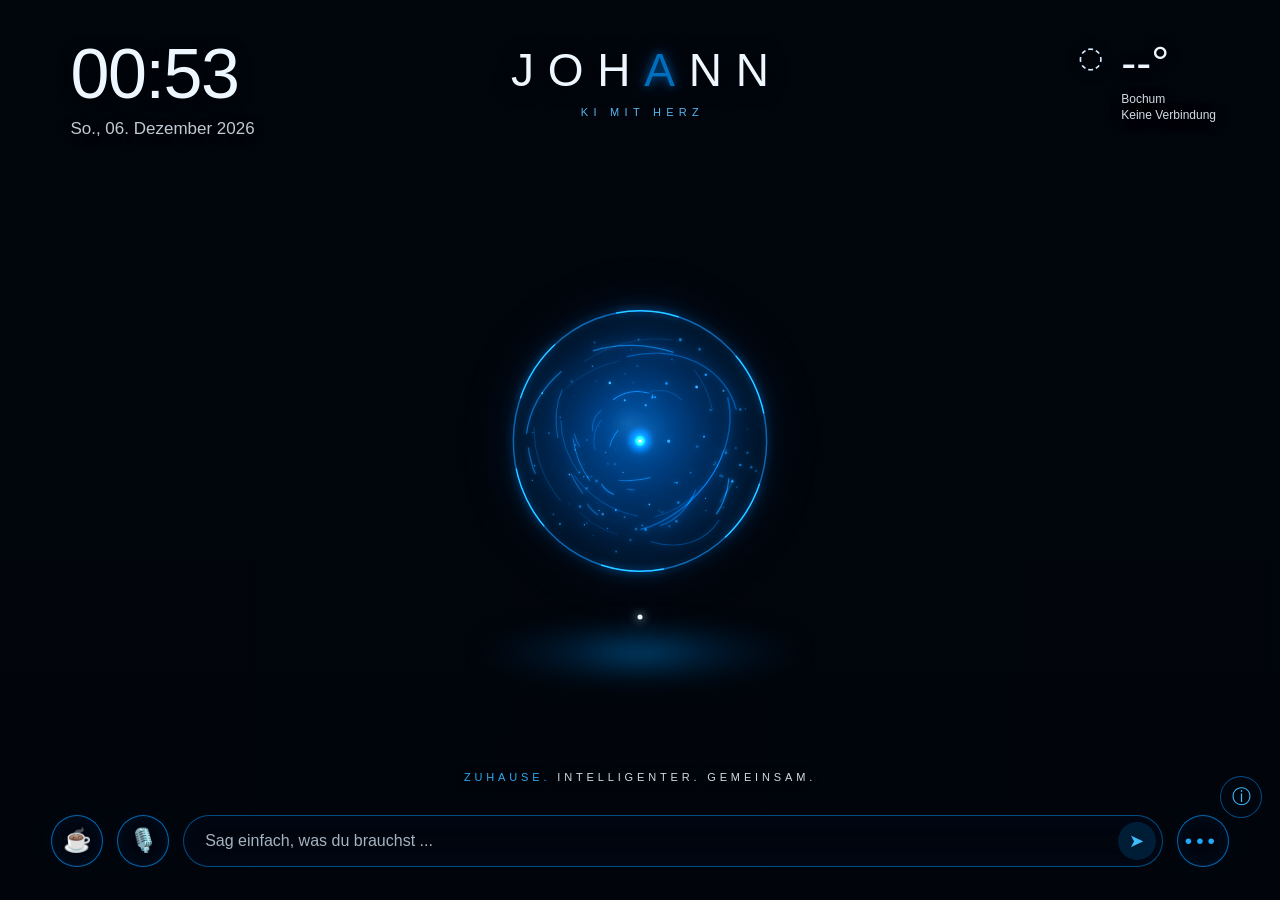
==== commit 85f1e2c3: "Add files via upload" ====
--- a/Test/index.html
+++ b/Test/index.html
@@ -15,7 +15,7 @@
 <link rel="icon" type="image/png" sizes="192x192" href="../johann-icon-192.png">
 </head>
 <body>
-<div role="status" style="background:#fff3cd;color:#543d00;padding:12px;text-align:center;font-weight:bold">JOHANN TEST – Nur Darstellung und Wetter prüfen. Anmeldung, Chat, Speicherung und Updates sind hier absichtlich deaktiviert. Keine privaten Daten eingeben.</div>
+<div role="status" style="background:#fff3cd;color:#543d00;padding:12px;text-align:center;font-weight:bold">JOHANN TEST – Navigation und Wetter aktiv. KI, Rezeptgenerierung, Anmeldung und Speicherung sind deaktiviert. Keine privaten Daten eingeben. <span id="johann-test-status" role="status" aria-live="polite"></span></div>
 <div id="vflShow" role="status" aria-live="polite" aria-label="Johanns 18:48 VfL-Spektakel"><div class="vfl-ring"></div><div class="vfl-ring"></div><div class="vfl-center"><div class="vfl-pretitle" id="vflPretitle">DAS REVIER ZÄHLT RUNTER</div><div class="vfl-number" id="vflNumber">18:48</div><div class="vfl-message" id="vflMessage">BOCHUM. HEIMAT. VfL.</div><div class="vfl-sub" id="vflSub">Blau und Weiß – ein Leben lang. 💙🤍</div></div><div id="vflParticles"></div><button type="button" class="vfl-close" id="vflClose" aria-label="Animation schließen">Schließen ×</button></div>
 
 
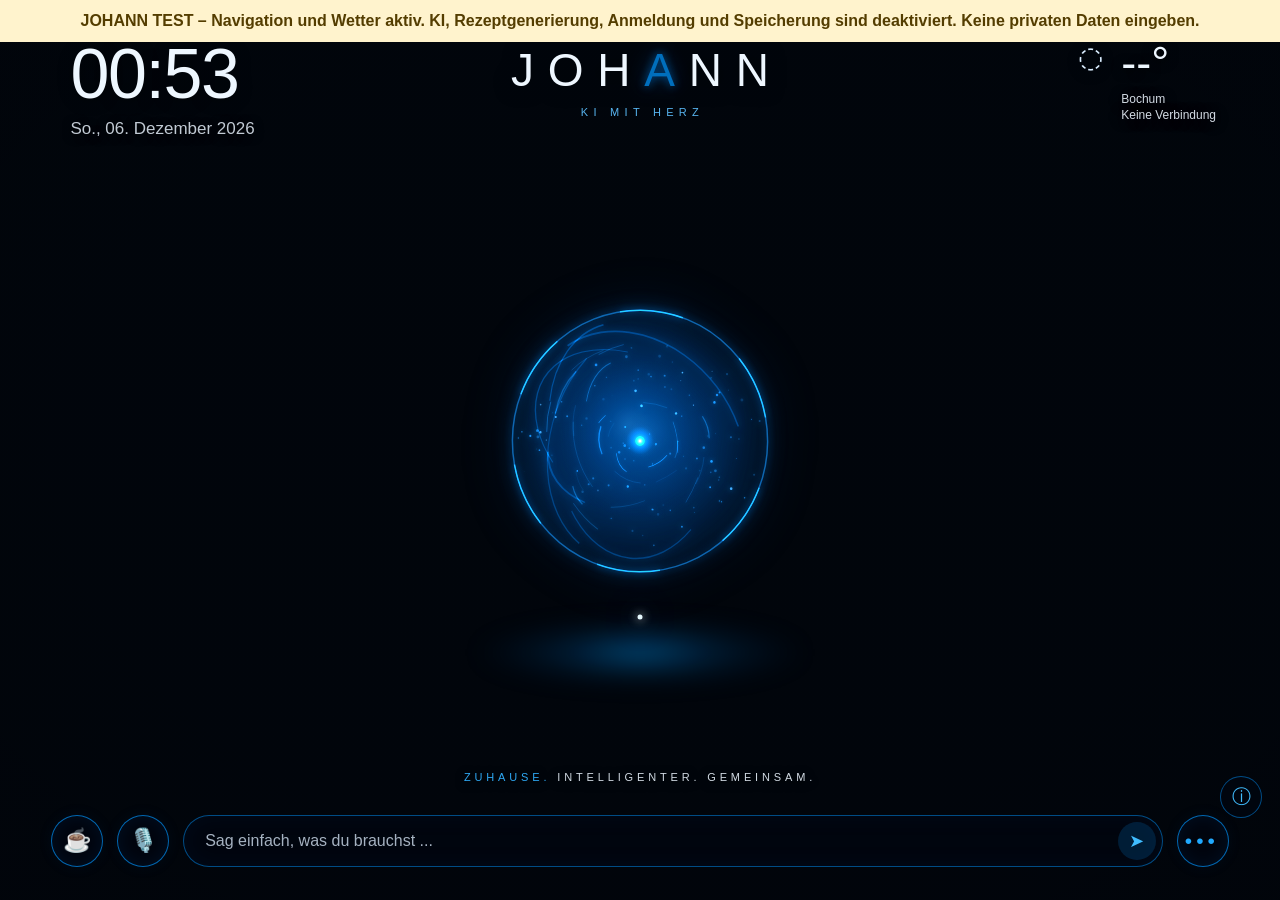
==== commit b9e722ab: "Add files via upload" ====
--- a/Test/index.html
+++ b/Test/index.html
@@ -5,7 +5,7 @@
 <meta name="viewport" content="width=device-width,initial-scale=1,viewport-fit=cover">
 <meta name="theme-color" content="#01050b">
 <title>JOHANN · KI MIT HERZ</title>
-<link rel="stylesheet" href="./johann-v25-11-style-1.css">
+<link rel="stylesheet" href="./johann-test-neu-style-1.css">
 <link rel="manifest" href="../manifest.webmanifest">
 <meta name="theme-color" content="#061322">
 <meta name="apple-mobile-web-app-capable" content="yes">
@@ -15,7 +15,8 @@
 <link rel="icon" type="image/png" sizes="192x192" href="../johann-icon-192.png">
 </head>
 <body>
-<div role="status" style="background:#fff3cd;color:#543d00;padding:12px;text-align:center;font-weight:bold">JOHANN TEST – Navigation und Wetter aktiv. KI, Rezeptgenerierung, Anmeldung und Speicherung sind deaktiviert. Keine privaten Daten eingeben. <span id="johann-test-status" role="status" aria-live="polite"></span></div>
+<div role="status" style="position:relative;z-index:999999;background:#fff3cd;color:#543d00;padding:12px;text-align:center;font-weight:bold">JOHANN TEST – Navigation und Wetter aktiv. KI, Rezeptgenerierung, Anmeldung und Speicherung sind deaktiviert. Keine privaten Daten eingeben. <span id="johann-test-status" role="status" aria-live="polite"></span></div>
+<div id="johann-test-toast" hidden role="status" style="position:fixed;bottom:105px;left:5%;right:5%;z-index:999999;background:#123452;color:white;padding:15px;border-radius:12px;text-align:center"></div>
 <div id="vflShow" role="status" aria-live="polite" aria-label="Johanns 18:48 VfL-Spektakel"><div class="vfl-ring"></div><div class="vfl-ring"></div><div class="vfl-center"><div class="vfl-pretitle" id="vflPretitle">DAS REVIER ZÄHLT RUNTER</div><div class="vfl-number" id="vflNumber">18:48</div><div class="vfl-message" id="vflMessage">BOCHUM. HEIMAT. VfL.</div><div class="vfl-sub" id="vflSub">Blau und Weiß – ein Leben lang. 💙🤍</div></div><div id="vflParticles"></div><button type="button" class="vfl-close" id="vflClose" aria-label="Animation schließen">Schließen ×</button></div>
 
 
@@ -199,8 +200,9 @@
  </div>
 </div>
 
-<script src="./johann-v25-11-script-1.js" defer></script>
-<script src="./johann-v25-11-script-2.js" defer></script>
+<script src="./johann-test-neu-guard.js" defer></script>
+<script src="./johann-test-neu-script-1.js" defer></script>
+<script src="./johann-test-neu-script-2.js" defer></script>
 
 <aside id="johannUpdateNotice" role="status" aria-live="polite" hidden>
  <strong>✨ Johann hat ein Update!</strong><div>Die neue Version ist bereit. Du entscheidest, wann sie geladen wird.</div>
@@ -238,11 +240,11 @@
 <div class="privacy-actions"><button type="button" id="privacyChangeReject">Statistik ablehnen / widerrufen</button><button type="button" id="privacyChangeAccept">Statistik erlauben</button></div>
 <p><strong>Hinweis:</strong> Die technischen Angaben entsprechen dem beigefügten Worker- und Website-Entwurf. Vor der endgültigen Veröffentlichung sollten insbesondere die tatsächlich abgeschlossenen Dienstleisterverträge, Anbieter-Speicherfristen und das Impressum überprüft werden.</p>
 </div></div>
-<script src="./johann-v25-11-script-3.js" defer></script>
-<link rel="stylesheet" href="./johann-v25-11-style-2.css">
-<script src="./johann-v25-11-script-4.js" defer></script>
-
-
-<script src="./johann-v25-11-script-5.js" defer></script>
+<script src="./johann-test-neu-script-3.js" defer></script>
+<link rel="stylesheet" href="./johann-test-neu-style-2.css">
+<script src="./johann-test-neu-script-4.js" defer></script>
+
+
+<script src="./johann-test-neu-script-5.js" defer></script>
 </body>
 </html>
--- a/Test/johann-test-neu-style-1.css
+++ b/Test/johann-test-neu-style-1.css
@@ -0,0 +1,154 @@
+:root{--vfl:#005CA9;--vfl2:#00508f;--vfl3:#006fbd;--light:#1594df;--white:#eef7ff}
+*{box-sizing:border-box} html,body{margin:0;width:100%;height:100%;overflow:hidden;background:#01050b;color:var(--white);font-family:-apple-system,BlinkMacSystemFont,"Segoe UI",sans-serif} body{user-select:none;-webkit-user-select:none;overscroll-behavior:none}
+.scene{position:fixed;inset:0;overflow:hidden;background:#01050b center/cover no-repeat;transition:background-image .45s ease}
+.scene::after{content:"";position:absolute;inset:0;z-index:1;pointer-events:none;background:radial-gradient(ellipse at center,transparent 25%,rgba(0,4,10,.035) 62%,rgba(0,3,8,.15) 100%)}
+.clock{position:absolute;z-index:20;top:max(4.3vh,env(safe-area-inset-top));left:5.5vw}.time{font-size:clamp(36px,7vw,70px);font-weight:200;line-height:1;letter-spacing:-.02em;text-shadow:0 2px 15px rgba(0,0,0,.45);transition:.25s}.date{margin-top:10px;font-size:clamp(10px,1.8vw,17px);font-weight:300;color:#c1cad4;text-shadow:0 2px 10px #000}
+.brand{position:absolute;z-index:20;top:max(4.8vh,env(safe-area-inset-top));left:50%;transform:translateX(-50%);text-align:center;white-space:nowrap}.logo{font-size:clamp(24px,4.6vw,46px);font-weight:250;letter-spacing:.30em;margin-left:.30em;text-shadow:0 2px 18px rgba(0,0,0,.55)}.logo .a{color:var(--vfl3);text-shadow:0 0 8px rgba(0,92,169,.9),0 0 20px rgba(0,92,169,.55)}.tag{margin-top:9px;margin-left:.45em;color:#57b4ef;font-size:clamp(7px,1vw,11px);letter-spacing:.48em}
+.weather{position:absolute;z-index:20;top:max(4.8vh,env(safe-area-inset-top));right:5vw;display:flex;gap:9px;align-items:flex-start;text-shadow:0 2px 12px #000}.weather-icon{width:43px;font-size:29px;line-height:1;text-align:center;color:#d9edff}.temperature{font-size:clamp(27px,4.5vw,45px);font-weight:250;line-height:.9}.weather-info{margin-top:7px;font-size:12px;line-height:1.35;color:#d2dae3}
+.johann{position:absolute;z-index:10;left:50%;top:48%;width:min(57vw,510px);aspect-ratio:1;transform:translate(-50%,-50%);touch-action:none}#energy{width:100%;height:100%;display:block;filter:drop-shadow(0 0 8px rgba(0,92,169,.62)) drop-shadow(0 0 24px rgba(0,70,145,.42))}
+.orb-reflection{position:absolute;z-index:8;left:50%;top:65%;transform:translateX(-50%);width:min(32vw,300px);height:7vh;border-radius:50%;background:radial-gradient(ellipse,rgba(0,149,237,.55) 0%,rgba(0,92,169,.25) 32%,rgba(0,92,169,.08) 55%,transparent 72%);filter:blur(12px);animation:reflectionPulse 4s ease-in-out infinite}.orb-floor-point{position:absolute;z-index:9;left:50%;top:64.5%;width:5px;height:5px;transform:translate(-50%,-50%);border-radius:50%;background:#e8fbff;box-shadow:0 0 10px #fff,0 0 24px #40bdff,0 0 48px #005CA9}@keyframes reflectionPulse{0%,100%{opacity:.65;transform:translateX(-50%) scaleX(.88)}50%{opacity:1;transform:translateX(-50%) scaleX(1.08)}}
+.speech{position:absolute;z-index:35;left:50%;top:69%;transform:translate(-50%,10px) scale(.97);width:min(520px,86vw);padding:13px 18px;border:1px solid rgba(64,189,255,.52);border-radius:18px;background:rgba(0,7,17,.82);backdrop-filter:blur(16px);-webkit-backdrop-filter:blur(16px);box-shadow:0 12px 35px rgba(0,0,0,.35),inset 0 0 22px rgba(0,92,169,.10);font-size:13px;line-height:1.45;text-align:center;color:#eaf7ff;opacity:0;visibility:hidden;transition:.2s;pointer-events:none}.speech.show{opacity:1;visibility:visible;transform:translate(-50%,0) scale(1)}.speech a{color:#40BDFF;pointer-events:auto}
+.slogan{position:absolute;z-index:20;left:0;right:0;bottom:13vh;text-align:center;font-size:clamp(7px,1.1vw,11px);letter-spacing:.35em;color:#d1dae3;text-shadow:0 2px 10px #000}.slogan span{color:#2ea8f4}
+.controls{position:absolute;z-index:30;left:4vw;right:4vw;bottom:max(3.7vh,env(safe-area-inset-bottom));display:flex;align-items:center;gap:14px}.round{width:52px;height:52px;flex:0 0 52px;border-radius:50%;border:1px solid rgba(0,136,232,.75);background:rgba(0,7,17,.68);color:#20a9ff;display:grid;place-items:center;font-size:21px;backdrop-filter:blur(13px);-webkit-backdrop-filter:blur(13px);box-shadow:inset 0 0 18px rgba(0,92,169,.12),0 0 15px rgba(0,92,169,.08);cursor:pointer}.command-wrap{flex:1;position:relative}.command{width:100%;height:52px;border-radius:28px;border:1px solid rgba(0,136,232,.55);background:rgba(0,7,17,.68);color:#d7e4ef;padding:0 48px 0 21px;font-size:16px;font-weight:300;outline:none;backdrop-filter:blur(14px);-webkit-backdrop-filter:blur(14px);box-shadow:inset 0 0 25px rgba(0,92,169,.07)}.command::placeholder{color:#a5b2c1}.command:focus{border-color:#38b9ff;box-shadow:inset 0 0 28px rgba(0,92,169,.14),0 0 16px rgba(0,92,169,.18)}.send{position:absolute;right:7px;top:50%;transform:translateY(-50%);width:38px;height:38px;border:0;border-radius:50%;background:rgba(0,118,200,.22);color:#40BDFF;font-size:18px;cursor:pointer}.dots{letter-spacing:4px;padding-left:4px}
+.info-button{position:fixed;right:18px;bottom:calc(82px + env(safe-area-inset-bottom));z-index:100;width:42px;height:42px;border-radius:50%;border:1px solid rgba(0,136,232,.55);background:rgba(0,7,17,.68);color:#40BDFF;font-size:19px;display:grid;place-items:center;cursor:pointer;backdrop-filter:blur(14px);-webkit-backdrop-filter:blur(14px)}.info-box{position:fixed;right:18px;bottom:calc(134px + env(safe-area-inset-bottom));z-index:101;width:min(310px,calc(100vw - 36px));padding:18px 20px;border-radius:18px;border:1px solid rgba(0,136,232,.45);background:rgba(0,7,17,.90);backdrop-filter:blur(18px);-webkit-backdrop-filter:blur(18px);box-shadow:0 15px 45px rgba(0,0,0,.35);opacity:0;visibility:hidden;transform:translateY(8px) scale(.97);transition:.18s}.info-box.show{opacity:1;visibility:visible;transform:none}.info-title{font-size:11px;letter-spacing:.24em;color:#57b4ef;margin-bottom:9px}.info-text{font-size:12px;line-height:1.55;color:#c8d3de;margin-bottom:10px}.info-box a{color:#40BDFF;font-size:13px;text-decoration:none;user-select:text;-webkit-user-select:text}
+.vfl1848 .time{color:#40BDFF;text-shadow:0 0 8px #005CA9,0 0 25px #0095ED,0 0 50px #005CA9}.vfl1848 #energy{filter:drop-shadow(0 0 10px rgba(0,112,202,.78)) drop-shadow(0 0 30px rgba(0,70,145,.55))}
+@media(max-width:700px){.clock{left:5vw}.time{font-size:34px}.date{font-size:10px}.brand{top:max(5vh,env(safe-area-inset-top))}.logo{font-size:22px}.tag{font-size:6px}.weather{right:5vw}.weather-icon{width:30px;font-size:24px}.temperature{font-size:25px}.weather-info{font-size:9px}.johann{width:min(69vw,390px);top:47%}.orb-reflection{width:42vw;top:61.8%}.orb-floor-point{top:61.5%}.speech{top:66%;font-size:12px}.slogan{bottom:12vh;font-size:6px}.controls{left:14px;right:14px;gap:11px}.round{width:46px;height:46px;flex-basis:46px}.command{height:46px;padding-left:16px;font-size:16px}.send{width:34px;height:34px}.info-button{width:42px;height:42px}}
+@media(orientation:landscape){.johann{width:min(38vw,480px);top:49%}.orb-reflection{width:26vw;top:69%}.orb-floor-point{top:68.5%}.speech{top:71%;width:min(480px,62vw)}.slogan{bottom:13vh}}
+
+/* JOHANN · Kommandozentrale und Sudoku */
+button,input,select,textarea{font:inherit}button{cursor:pointer}button:focus-visible,input:focus-visible,select:focus-visible,textarea:focus-visible{outline:3px solid #70caff;outline-offset:2px}
+.panel-backdrop{position:fixed;inset:0;z-index:180;background:rgba(0,3,10,.78);backdrop-filter:blur(12px);-webkit-backdrop-filter:blur(12px);display:none;align-items:center;justify-content:center;padding:12px}
+.panel-backdrop.open{display:flex}.panel{position:relative;width:min(1020px,100%);height:min(850px,calc(100dvh - 24px));overflow:auto;overscroll-behavior:contain;border:1px solid #266aa2;border-radius:25px;background:linear-gradient(150deg,#101f37,#06111f 65%,#081b32);box-shadow:0 22px 85px #000c;padding:clamp(18px,3vw,34px);user-select:text;-webkit-user-select:text}
+.panel-head{display:flex;align-items:center;justify-content:space-between;gap:12px;margin-bottom:22px}.panel-title{font-size:clamp(24px,4vw,36px);font-weight:650;letter-spacing:.03em}.panel-kicker{font-size:11px;letter-spacing:.25em;color:#74bfff;margin-bottom:5px}.xbtn{border:1px solid #39729e;background:#152d48;color:white;border-radius:50%;width:43px;height:43px;flex:none;font-size:24px}.tiles{display:grid;grid-template-columns:repeat(2,minmax(0,1fr));gap:12px}.tile{border:1px solid #28547a;border-radius:18px;padding:18px;text-align:left;color:#e9f6ff;background:linear-gradient(145deg,#1c3654,#10243e);min-height:126px}.tile-icon{font-size:30px;display:block;margin-bottom:13px}.tile-title{font-size:19px;font-weight:650}.tile-sub{font-size:13px;color:#b8cce0;margin-top:5px;line-height:1.45}.tile.sudoku-tile{background:linear-gradient(125deg,#17549a,#142e56);border-color:#62b6ff}.panel-section{display:none}.panel-section.active{display:block}.backbtn{border:0;background:transparent;color:#8bcaff;font-size:15px;padding:10px 0;margin-bottom:9px}.glass{border:1px solid #2b587d;border-radius:18px;background:#142941;padding:18px;margin:12px 0}.muted{color:#b7cbe0;line-height:1.55}.pill{display:inline-block;border-radius:99px;padding:5px 11px;background:#1c4874;color:#b9e0ff;font-size:12px}.primary{border:0;border-radius:13px;padding:14px 18px;background:#2788e6;color:#fff;font-weight:700;min-height:49px}.secondary{border:1px solid #42749f;border-radius:13px;padding:12px 15px;background:#172f4d;color:#e4f4ff;min-height:47px}.danger{background:#63334b}.field{display:block;width:100%;border:1px solid #42749f;border-radius:12px;background:#09182b;color:#fff;padding:14px;margin:9px 0 14px;font-size:16px}.row-actions{display:flex;flex-wrap:wrap;gap:9px;align-items:center}.mini{font-size:12px;color:#b3c7dd}.note{white-space:pre-wrap;overflow-wrap:anywhere;padding:12px;border-bottom:1px solid #294965}.note button{float:right}.sudoku-shell{max-width:610px;margin:0 auto}.sudoku-intro{text-align:center;margin-bottom:20px}.sudoku-intro h2{font-size:clamp(27px,5vw,39px);margin:6px 0}.sudoku-intro p{color:#c2d6e9}.sudoku-options{display:grid;grid-template-columns:repeat(2,1fr);gap:10px;margin:18px 0}.difficulty{padding:14px 10px;border:1px solid #43739c;border-radius:14px;background:#102a46;color:white;text-align:center;font-weight:650}.difficulty.selected{background:#2269b1;border-color:#9bd7ff;box-shadow:0 0 0 2px #50b4ff66}.sudoku-board{display:grid;grid-template-columns:repeat(9,minmax(0,1fr));width:100%;aspect-ratio:1;border:3px solid #1d3e61;background:#fff;border-radius:6px;overflow:hidden;touch-action:manipulation}.cell{display:flex;align-items:center;justify-content:center;min-width:0;padding:0;border:0;border-right:1px solid #b2bfd0;border-bottom:1px solid #b2bfd0;background:#fff;color:#12304e;font-size:clamp(20px,5.5vw,32px);font-weight:600;aspect-ratio:1}.cell:nth-child(3n){border-right:2px solid #304d70}.cell:nth-child(n+19):nth-child(-n+27),.cell:nth-child(n+46):nth-child(-n+54){border-bottom:2px solid #304d70}.cell.given{background:#eaf0f7;font-weight:800}.cell.selected{background:#a6d8ff!important}.cell.peer{background:#edf8ff}.cell.same{background:#cbe9ff}.cell.error{color:#b32633;background:#ffe4e7!important}.cell.hint{color:#1478c4}.number-pad{display:grid;grid-template-columns:repeat(9,minmax(0,1fr));gap:5px;margin:14px 0}.number-pad button{border:1px solid #4979a7;background:#193d63;color:#fff;border-radius:10px;font-size:clamp(20px,5vw,28px);font-weight:700;min-height:51px}.number-pad button:disabled{opacity:.35}.game-top{display:flex;align-items:center;justify-content:space-between;gap:10px;margin:14px 0}.game-message{border-radius:12px;background:#183e63;padding:12px;color:#d4ebff;margin:12px 0}.expert-letter{border:1px solid #d6a755;border-radius:17px;background:linear-gradient(135deg,#543a25,#1c2d4a);padding:20px;margin:18px 0}.expert-letter h3{margin:5px 0 12px;color:#ffdf9d}.chat-archive{position:absolute;z-index:32;bottom:calc(110px + env(safe-area-inset-bottom));left:50%;transform:translateX(-50%);width:min(560px,89vw);max-height:27vh;overflow:auto;display:none;border:1px solid #226397;border-radius:15px;background:#061322ee;padding:12px;font-size:13px;line-height:1.5}.chat-archive.show{display:block}.chat-line{margin-bottom:9px;white-space:pre-wrap;overflow-wrap:anywhere}.chat-line strong{color:#75c7ff}.chat-line a{color:#70caff}.speech{max-height:23vh;overflow:auto;overflow-wrap:anywhere;text-align:left}.dashboard-weather{font-size:24px;font-weight:650}.hidden{display:none!important}
+@media(max-width:600px){.panel{height:calc(100dvh - 12px);border-radius:19px;padding:16px}.panel-backdrop{padding:6px}.tile{min-height:116px;padding:14px}.tile-title{font-size:17px}.tile-sub{font-size:12px}.sudoku-board{border-width:2px}.cell{font-size:clamp(19px,6vw,28px)}.number-pad button{min-height:46px}.sudoku-options{gap:7px}.difficulty{padding:12px 4px}.chat-archive{bottom:calc(90px + env(safe-area-inset-bottom))}}
+@media(prefers-reduced-motion:reduce){.scene,.speech{transition:none!important}}
+
+/* Version 2: Schwebende Glas-Kommandozentrale vor Johanns Live-Wetterkulisse.
+   Die bestehende .scene bleibt sichtbar und wechselt weiterhin mit Wetter und Tageszeit. */
+.panel-backdrop{background:rgba(0,5,14,.08);backdrop-filter:none;-webkit-backdrop-filter:none}
+.panel{background:linear-gradient(145deg,rgba(6,23,44,.64),rgba(3,14,29,.49) 55%,rgba(5,30,55,.57));border:1px solid rgba(124,204,255,.42);backdrop-filter:blur(7px) saturate(1.12);-webkit-backdrop-filter:blur(7px) saturate(1.12);box-shadow:0 24px 80px rgba(0,0,0,.34),inset 0 1px rgba(216,241,255,.19)}
+.tile{background:linear-gradient(145deg,rgba(21,60,99,.64),rgba(7,27,52,.49));border-color:rgba(133,204,250,.36);backdrop-filter:blur(5px);-webkit-backdrop-filter:blur(5px);box-shadow:0 10px 25px rgba(0,0,0,.12)}
+.tile.sudoku-tile{background:linear-gradient(125deg,rgba(18,96,171,.71),rgba(11,45,87,.59));border-color:rgba(146,215,255,.74)}
+.glass{background:rgba(7,27,49,.65);border-color:rgba(128,197,244,.37);backdrop-filter:blur(6px);-webkit-backdrop-filter:blur(6px)}
+/* Die neun 3x3-Blöcke sind mit kräftigen Linien UND sanft wechselnden
+   Blockflächen getrennt. Linien bleiben auch bei markierten Feldern sichtbar. */
+.sudoku-board{border:4px solid #173c61;border-radius:5px;gap:0;overflow:hidden;background:#173c61;box-shadow:0 10px 28px rgba(0,0,0,.27)}
+.cell{border:0;border-right:1px solid #b2c2d3;border-bottom:1px solid #b2c2d3;background:#fff;color:#12304e}
+.cell.block-alt{background:#e8f2fb}
+.cell.given{font-weight:800;color:#0a2e50}
+.cell.given:not(.block-alt){background:#f1f5fa}
+.cell.block-right{border-right:4px solid #173c61}
+.cell.block-bottom{border-bottom:4px solid #173c61}
+.cell.row-end{border-bottom:0}
+.cell.col-end{border-right:0}
+.cell.selected{background:#91d2ff!important}
+.cell.peer{background:#d9f0ff}
+.cell.same{background:#b6e2ff}
+.cell.error{background:#ffe0e5!important}
+@media(max-width:600px){.panel-backdrop{padding:7px}.panel{height:calc(100dvh - 14px);border-radius:22px}.sudoku-board{border-width:3px}.cell.block-right{border-right-width:3px}.cell.block-bottom{border-bottom-width:3px}}
+/* Lesbarer Antwortbereich: keine überlappenden Sprechblasen */
+.chat-archive{z-index:65;bottom:calc(86px + env(safe-area-inset-bottom));width:min(620px,calc(100vw - 28px));max-height:min(57dvh,580px);padding:44px 18px 18px;background:rgba(4,15,31,.94);border:1px solid rgba(69,171,245,.8);box-shadow:0 12px 48px #000a;backdrop-filter:blur(18px);-webkit-backdrop-filter:blur(18px);font-size:clamp(15px,3.8vw,17px);line-height:1.6;overscroll-behavior:contain;user-select:text;-webkit-user-select:text}
+.chat-line{padding-bottom:14px;margin-bottom:14px;border-bottom:1px solid #315270;overflow-wrap:anywhere}
+.chat-line>div{margin-bottom:10px;white-space:pre-wrap}
+.chat-close{position:sticky;float:right;top:-36px;margin-top:-32px;margin-right:-5px;z-index:2;border:1px solid #5b9bd0;border-radius:50%;width:35px;height:35px;background:#173b5d;color:white;font-size:25px;line-height:1;cursor:pointer}
+.chat-archive a{color:#87d1ff;text-decoration:underline;overflow-wrap:anywhere}
+@media(max-width:600px){.chat-archive{bottom:calc(76px + env(safe-area-inset-bottom));max-height:55dvh}}
+
+/* Johann V4: sichtbare Kaffeekasse – zurückhaltend auf der Startseite. */
+.coffee-button{position:fixed;right:72px;bottom:calc(82px + env(safe-area-inset-bottom));z-index:100;width:42px;height:42px;border-radius:50%;border:1px solid rgba(0,136,232,.65);background:rgba(0,7,17,.72);color:#83ceff;font-size:21px;display:grid;place-items:center;cursor:pointer;backdrop-filter:blur(14px);-webkit-backdrop-filter:blur(14px);box-shadow:0 0 16px rgba(0,92,169,.16)}
+.coffee-button:focus-visible,.support-link:focus-visible{outline:3px solid #91d7ff;outline-offset:3px}
+.support-card{display:flex;align-items:center;gap:15px;flex-wrap:wrap;margin-top:20px;padding:19px;border:1px solid rgba(124,204,255,.45);border-radius:20px;background:linear-gradient(125deg,rgba(13,62,106,.69),rgba(7,31,59,.52));backdrop-filter:blur(6px);-webkit-backdrop-filter:blur(6px)}
+.support-icon{display:grid;place-items:center;flex:0 0 54px;width:54px;height:54px;border-radius:16px;background:rgba(76,160,224,.19);font-size:29px}
+.support-copy{flex:1 1 180px}.support-copy h2{font-size:19px;margin:0 0 5px}.support-copy p{font-size:13px;line-height:1.45;color:#c4def2;margin:0}
+.support-link{display:inline-flex;justify-content:center;align-items:center;min-height:46px;padding:12px 17px;border-radius:13px;background:#2788e6;color:#fff;font-weight:700;text-decoration:none;white-space:nowrap}
+@media(max-width:600px){.coffee-button{right:69px;bottom:calc(82px + env(safe-area-inset-bottom))}.support-link{width:100%}}
+/* V5: Kaffeekasse unter dem Wetter statt über dem Slogan. */
+.coffee-button{top:clamp(130px,16vh,185px);bottom:auto;right:5vw}
+@media(max-width:600px){.coffee-button{top:calc(max(5vh, env(safe-area-inset-top)) + 95px);bottom:auto;right:5vw}}
+
+/* V6: Vereinsneutrale Fußballzentrale */
+.football-tabs{display:flex;gap:7px;overflow-x:auto;padding:4px 0 12px}.football-tab{flex:none;border:1px solid #527ba0;background:#123252;color:#dbeeff;border-radius:12px;padding:11px 14px;font-weight:650}.football-tab.active{background:#236ab0;border-color:#a3dcff}.football-pane{display:none}.football-pane.active{display:block}.football-table{width:100%;border-collapse:collapse;font-size:14px}.football-table th{text-align:left;color:#b7d4ea;font-size:12px;font-weight:500;padding:10px 5px;border-bottom:1px solid #406080}.football-table td{padding:11px 5px;border-bottom:1px solid #31516c}.football-table td:last-child,.football-table th:last-child{text-align:right}.football-table .favorite-row{background:#1a527d;font-weight:750}.football-table .team-name{overflow-wrap:anywhere}.football-feedback{font-size:13px;color:#b9d4e8;line-height:1.5;margin:10px 0}.football-match{padding:12px 0;border-bottom:1px solid #335674}.football-match small{display:block;color:#b7d3e8;margin-bottom:5px}.football-card{background:linear-gradient(145deg,rgba(29,75,115,.8),rgba(12,35,58,.76));border:1px solid #4077a3;border-radius:17px;padding:16px;margin:12px 0}.football-club{font-size:23px;font-weight:750;line-height:1.2}.football-links{display:flex;gap:8px;flex-wrap:wrap}.football-links a{display:inline-flex;align-items:center;justify-content:center;text-decoration:none;color:#e4f4ff;background:#16446d;border:1px solid #42749f;border-radius:11px;padding:12px 14px;font-size:13px}.football-table-scroll{overflow-x:auto}.football-table td:nth-child(3),.football-table th:nth-child(3){text-align:right}.football-team-options{display:grid;grid-template-columns:repeat(2,minmax(0,1fr));gap:8px;margin:12px 0}.football-team-options button{background:#153b5d;border:1px solid #3f759f;border-radius:12px;color:#e8f6ff;padding:11px 8px;text-align:left;overflow-wrap:anywhere}.football-team-options button.selected{background:#236ab0;border-color:#a6d9ff}.football-settings summary{cursor:pointer;color:#a5d7ff;font-weight:650;padding:8px 0}.football-news{margin:12px 0}.football-news a{display:block;color:#d7ecff;text-decoration:none;padding:12px 0;border-bottom:1px solid #31516c}.football-news a span{display:block;font-size:12px;color:#a4c9e7;margin-top:4px}
+/* V8: sichtbar lebendiger Orb und leicht zugängliche Reviervereine */
+.johann{cursor:pointer;will-change:filter;transition:filter .18s ease;user-select:none;-webkit-user-select:none}
+.johann:active{filter:brightness(1.24) drop-shadow(0 0 25px rgba(125,224,255,.48))}
+.football-quick{border:1px solid #467eaa;background:rgba(27,70,109,.4);padding:12px;border-radius:14px;margin:12px 0}
+.football-quick .football-team-options{margin:8px 0 0}
+.football-source-link{display:inline-block;margin:12px 0;color:#a6dfff;text-decoration:underline;text-underline-offset:3px;font-size:14px}
+@media(prefers-reduced-motion:reduce){.johann{transition:none}}
+
+/* V9: PayPal sitzt eindeutig links am Eingabefeld, keine schwebende Tasse. */
+.support-round{text-decoration:none;display:grid;place-items:center;color:#a6dcff;font-size:23px;transition:transform .2s,box-shadow .2s}.support-round:active{transform:scale(.91)}.support-round:focus-visible{outline:3px solid #9bd8ff;outline-offset:3px}
+/* Kurze Kugel-Antworten bleiben oberhalb des Eingabefelds lesbar. */
+.speech{z-index:35;max-height:21vh;overflow-y:auto}
+/* V10: Johanns Wunschbox */
+.feedback-card{max-width:690px;margin:0 auto;background:linear-gradient(145deg,rgba(25,61,100,.87),rgba(7,25,47,.83));border-color:#5aa7dc}
+.feedback-card h2{font-size:clamp(26px,5vw,37px);margin:14px 0 5px}.feedback-card label{display:block;color:#e4f4ff;font-weight:650;margin-top:12px}
+.feedback-card select{appearance:auto}.feedback-card textarea{resize:vertical;min-height:135px}.feedback-consent{display:flex!important;align-items:flex-start;gap:10px;font-weight:400!important;font-size:13px;line-height:1.5;color:#d0e4f4!important}.feedback-consent input{margin-top:4px;flex:none;width:18px;height:18px}.feedback-honeypot{position:absolute;left:-9999px;width:1px;height:1px;overflow:hidden}.feedback-status{min-height:22px;color:#b4e4ff;font-weight:600;line-height:1.5}
+
+/* Johann: unaufdringliche Update-Meldung */
+#johannUpdateNotice{position:fixed;z-index:9999;left:12px;right:12px;bottom:max(16px,env(safe-area-inset-bottom));max-width:470px;margin:auto;padding:17px;background:#102d49;color:#e9f5ff;border:1px solid #72b7e9;border-radius:18px;box-shadow:0 10px 40px #0009;font:15px/1.5 system-ui,sans-serif}
+#johannUpdateNotice[hidden]{display:none!important}
+#johannUpdateNotice .update-actions{display:flex;gap:10px;margin-top:12px}
+#johannUpdateNotice button{flex:1;border-radius:11px;border:1px solid #72b7e9;background:#215c8b;color:white;padding:12px;font-weight:700}
+#johannUpdateNotice button:last-child{background:#348cd2;border-color:#348cd2}
+
+/* Johann Analytics V1 – private Ansicht */
+.analytics-grid{display:grid;grid-template-columns:repeat(2,minmax(0,1fr));gap:11px}.analytics-stat{padding:18px;border:1px solid #42749f;border-radius:16px;background:rgba(14,49,80,.75)}.analytics-stat strong{display:block;font-size:29px;color:#9bd7ff;margin:8px 0}.analytics-stat span{color:#c5dbee;font-size:13px}.analytics-bars{display:grid;gap:13px;margin-top:16px}.analytics-bar{height:11px;background:#1d3854;border-radius:9px;overflow:hidden}.analytics-bar>i{display:block;height:100%;background:#399be8;border-radius:9px}.analytics-label{display:flex;justify-content:space-between;gap:10px;font-size:13px;margin-bottom:6px}.analytics-status{min-height:23px;color:#b9dfff;font-size:13px;line-height:1.5}@media(max-width:440px){.analytics-stat{padding:13px}.analytics-stat strong{font-size:25px}}
+
+/* Datenschutz: bewusst nicht an den Admin-Zugang gekoppelt */
+#privacyConsent[hidden],#privacyPanel[hidden]{display:none!important}
+#privacyConsent{position:fixed;z-index:99998;inset:0;background:rgba(2,9,19,.73);display:flex;align-items:end;justify-content:center;padding:15px;overflow:auto}
+.privacy-sheet{background:#11263b;color:#f0f7ff;border:1px solid #5187b5;border-radius:22px;padding:22px;max-width:560px;width:100%;box-shadow:0 14px 55px #0009;line-height:1.55}
+.privacy-sheet h2{font-size:22px;margin:0 0 8px}.privacy-sheet p{font-size:14px;color:#d1e1ee}.privacy-actions{display:flex;gap:10px;flex-wrap:wrap;margin-top:18px}.privacy-actions button{flex:1;min-width:120px;border-radius:12px;padding:13px 12px;background:#204769;border:1px solid #6398c7;color:#fff;font:inherit;cursor:pointer}.privacy-actions button:focus-visible,.privacy-link:focus-visible{outline:3px solid #a5dfff}
+#privacyPanel{position:fixed;z-index:99999;inset:0;overflow-y:auto;background:rgba(3,10,22,.93);padding:24px 14px;color:#eaf5ff}.privacy-document{max-width:650px;margin:auto;background:#10253b;border:1px solid #5583ac;border-radius:20px;padding:23px;line-height:1.6}.privacy-document h2{font-size:23px}.privacy-document h3{font-size:17px;margin-top:22px}.privacy-document p,.privacy-document li{font-size:14px;color:#d5e4f0}.privacy-link{border:0;background:none;color:#9ed5ff;text-decoration:underline;cursor:pointer;font:inherit;padding:5px}
+
+/* Sudoku: kontraststarke 3x3-Trennlinien auch auf Samsung/kleinen Displays.
+   Nur das Spielfeld wird angepasst; Hintergrund, Wetter und Logik bleiben gleich. */
+#sudokuBoard{border:5px solid #071b30!important;background:#071b30!important;border-radius:4px}
+#sudokuBoard .cell{border-right:1px solid #91a5b8;border-bottom:1px solid #91a5b8}
+#sudokuBoard .cell.block-right{border-right:5px solid #071b30!important}
+#sudokuBoard .cell.block-bottom{border-bottom:5px solid #071b30!important}
+#sudokuBoard .cell.col-end{border-right:0!important}
+#sudokuBoard .cell.row-end{border-bottom:0!important}
+@media(max-width:600px){#sudokuBoard{border-width:4px!important}#sudokuBoard .cell.block-right{border-right-width:4px!important}#sudokuBoard .cell.block-bottom{border-bottom-width:4px!important}}
+/* Wetter V14: einfache Ortswahl und barrierearme Vorschau */
+.weather-forecast{display:grid;grid-template-columns:repeat(5,minmax(0,1fr));gap:7px;margin:16px 0}
+.forecast-day{padding:12px 4px;text-align:center;border:1px solid #4979a7;border-radius:13px;background:#102a46}
+.forecast-day .forecast-icon{font-size:26px;margin:9px 0}.forecast-day strong{display:block}.forecast-day small{color:#bfd8eb}
+@media(max-width:430px){.weather-forecast{gap:4px}.forecast-day{padding:10px 2px;font-size:12px}.forecast-day .forecast-icon{font-size:22px}}
+
+/* JOHANN 18:48 – eigenständiges, einmal tägliches VfL-Spektakel. Wetterkulisse bleibt unberührt. */
+#vflShow{position:fixed;inset:0;z-index:9990;pointer-events:none;display:none;overflow:hidden;isolation:isolate;background:radial-gradient(ellipse at center,rgba(0,83,171,.20),rgba(0,10,35,.74) 85%)}
+#vflShow.on{display:block;animation:vflArrival .65s both}#vflShow::before,#vflShow::after{content:"";position:absolute;inset:-55%;background:conic-gradient(from 0deg,transparent 0 8%,rgba(66,180,255,.23) 11%,transparent 15% 30%,rgba(255,255,255,.17) 34%,transparent 39% 52%,rgba(42,139,255,.27) 56%,transparent 60% 100%);animation:vflSpin 10s linear infinite;pointer-events:none}#vflShow::after{animation-direction:reverse;animation-duration:14s;opacity:.65}
+.vfl-center{position:absolute;z-index:2;left:50%;top:47%;transform:translate(-50%,-50%);width:min(94vw,720px);text-align:center;text-shadow:0 3px 24px #001c44;animation:vflPop .8s both}.vfl-pretitle{font-size:clamp(12px,3vw,21px);font-weight:700;letter-spacing:.33em;color:#a8ddff}.vfl-number{font-size:clamp(95px,25vw,220px);font-weight:900;line-height:1;letter-spacing:-.09em;padding-right:.09em;color:#fff;filter:drop-shadow(0 0 24px #168cff);animation:vflBeat 1.848s ease-in-out infinite}.vfl-message{font-size:clamp(19px,5vw,38px);font-weight:850;letter-spacing:.12em;color:#e9f7ff}.vfl-sub{margin:18px auto 0;font-size:clamp(12px,3vw,19px);color:#c4e7ff;max-width:80%;line-height:1.5}.vfl-particle{position:absolute;z-index:1;bottom:-12vh;font-size:clamp(22px,6vw,44px);animation:vflRise var(--dur) linear var(--delay) infinite;left:var(--x);opacity:.9;filter:drop-shadow(0 0 8px #258dff)}.vfl-ring{position:absolute;left:50%;top:47%;width:min(88vw,620px);aspect-ratio:1;border:4px solid #7ed3ff;border-radius:50%;transform:translate(-50%,-50%);box-shadow:0 0 30px #278bff,inset 0 0 50px #1a6dbb;animation:vflRing 2.3s ease-out infinite}.vfl-ring:nth-child(2){animation-delay:1.15s}#vflShow .vfl-close{position:absolute;z-index:5;right:18px;top:max(18px,env(safe-area-inset-top));pointer-events:auto;border:1px solid #a3dfff;border-radius:99px;padding:10px 15px;color:white;background:#153e68;font-size:14px}#vflShow.countdown .vfl-number{font-size:clamp(80px,22vw,180px)}#vflShow.countdown .vfl-ring{animation-duration:1s}
+@keyframes vflArrival{from{opacity:0}to{opacity:1}}@keyframes vflPop{from{opacity:0;transform:translate(-50%,-43%) scale(.65)}to{opacity:1;transform:translate(-50%,-50%) scale(1)}}@keyframes vflSpin{to{transform:rotate(360deg)}}@keyframes vflBeat{50%{transform:scale(1.055);filter:drop-shadow(0 0 46px #4bbdff)}}@keyframes vflRing{0%{opacity:.8;transform:translate(-50%,-50%) scale(.35)}100%{opacity:0;transform:translate(-50%,-50%) scale(1.55)}}@keyframes vflRise{0%{transform:translateY(0) rotate(0);opacity:0}12%{opacity:1}85%{opacity:1}100%{transform:translateY(-120vh) rotate(600deg);opacity:0}}
+@media(prefers-reduced-motion:reduce){#vflShow *,#vflShow::before,#vflShow::after{animation:none!important}}
+
+
+/* V20: Fußball-Liveticker – keine Änderung an Wetterhintergründen */
+.live-select{display:flex;gap:8px;flex-wrap:wrap;margin:12px 0}.live-select button{flex:1;min-width:105px;border:1px solid #4a80a9;border-radius:12px;background:#123252;color:#e7f5ff;padding:12px 9px;font-weight:700}.live-select button.selected{background:#2673b9;border-color:#b2e1ff;box-shadow:0 0 0 1px #b2e1ff}.live-match{border:1px solid #365f83;border-radius:15px;background:#102940;padding:14px;margin:11px 0}.live-match.is-live{border-color:#70caa1}.live-match-top{display:flex;justify-content:space-between;align-items:center;gap:8px;color:#b8d3e8;font-size:12px}.live-score{display:grid;grid-template-columns:minmax(0,1fr) auto minmax(0,1fr);gap:10px;align-items:center;margin:13px 0;font-size:17px;font-weight:750}.live-score span:last-child{text-align:right}.live-score strong{font-size:25px;white-space:nowrap;color:#fff}.live-event{font-size:13px;padding:7px 0;border-top:1px solid #2c4e6b;overflow-wrap:anywhere}.live-on{color:#8cf0b9;font-weight:750}.live-source{font-size:12px;color:#bad3e8;line-height:1.6}.live-empty{padding:18px 0;color:#c4d8e9}.live-match button{font-size:13px}.live-event-list{margin-top:10px}
+
+/* V22: Kompakte, fingerfreundliche Matchday-Karte im Chat. */
+.md-chat-card{margin:14px 0 2px;padding:14px;background:#12314e;border:1px solid #497ca7;border-radius:16px;max-width:100%;overflow-wrap:anywhere}
+.md-chat-card strong{font-size:16px}.md-chat-score{font-size:29px;font-weight:800;margin:8px 0;color:#fff}.md-chat-actions{display:flex;flex-wrap:wrap;gap:8px;margin-top:12px}.md-chat-actions button{min-height:44px;font-size:13px;padding:9px 12px}
+
+/* V22.2: Matchday PRO als eigenständiges, gut sichtbares Dashboard-Ziel. */
+.matchday-home-tile{grid-column:1/-1;text-align:left;border:2px solid #74c4ff!important;background:linear-gradient(125deg,rgba(20,89,143,.95),rgba(10,38,74,.97))!important;box-shadow:0 8px 28px rgba(24,114,207,.24)}
+.matchday-home-tile .tile-icon{font-size:35px}.matchday-home-tile .tile-title{font-weight:850;letter-spacing:.07em}.matchday-home-tile .tile-sub{color:#d3ebff}
+.matchday-home-tile:focus-visible{outline:3px solid #fff;outline-offset:3px}
+
+
+/* V24: strukturierte Karten, Vorrat und Einkaufen */
+.kitchen-chips{display:flex;flex-wrap:wrap;gap:8px;margin:12px 0}.kitchen-chips button{border:1px solid #6b8a9e;background:#19334b;color:#e8f2f7;border-radius:22px;padding:9px 13px}.kitchen-chips button.active{background:#ae804c;color:#0e1e2b;border-color:#f0bd80}.kitchen-three{display:grid;grid-template-columns:1.6fr .8fr 1fr;gap:7px;margin:10px 0}.kitchen-three .field{min-width:0;width:100%}.kitchen-pantry-row{display:flex;align-items:center;gap:9px;padding:9px 0;border-bottom:1px solid #34506a}.kitchen-pantry-row span{flex:1}.kitchen-pantry-row button{background:none;border:0;color:#ffc9b0;font-size:20px}.kitchen-joke{color:#f6cf95;font-style:italic}.kitchen-result{border:1px solid #8f7451;border-radius:18px;overflow:hidden;background:#132c43;margin:16px 0}.kitchen-result img{width:100%;height:175px;object-fit:cover;display:block;background:#1c3d55}.kitchen-result-body{padding:15px}.kitchen-result h3{font-size:21px;margin:0 0 6px}.kitchen-result ul,.kitchen-result ol{padding-left:23px;line-height:1.7}.kitchen-result .kitchen-actions{display:flex;flex-wrap:wrap;gap:7px;margin:12px 0}.kitchen-result .kitchen-actions button{margin:0}.kitchen-result .kitchen-meta{color:#cbd9e6;font-size:13px}.kitchen-result .kitchen-warning{font-size:12px;color:#d5c3a7}.kitchen-result .kitchen-missing{background:#2b3a3d;border-radius:12px;padding:11px;margin:10px 0}.kitchen-result .kitchen-missing p{margin:5px 0}.kitchen-result .kitchen-photo-label{font-size:11px;color:#cbd6df;padding:5px 15px}.kitchen-email{display:flex;gap:8px;margin:10px 0}.kitchen-email input{flex:1;min-width:0}.kitchen-busy{opacity:.65;pointer-events:none}
+@media(max-width:410px){.kitchen-three{grid-template-columns:1fr 70px 95px}.kitchen-three .field{font-size:12px}.kitchen-email{flex-direction:column}}
+@media print{body *{visibility:hidden!important}.kitchen-print-active,.kitchen-print-active *{visibility:visible!important}.kitchen-print-active{position:absolute;left:0;top:0;width:100%;color:#111;background:#fff}}
+
+/* V23: eigenständige, mobile Kochecke; bestehende Wetterkulisse bleibt unverändert */
+.kitchen-home-tile{border-color:rgba(247,182,100,.7)!important;background:linear-gradient(135deg,rgba(108,60,25,.58),rgba(13,38,61,.85))!important}
+.kitchen-hero{border:1px solid #a67b48;border-radius:18px;padding:20px;margin:12px 0;background:linear-gradient(125deg,#40301f,#15324b);line-height:1.55}.kitchen-hero h2{font-size:27px;margin:12px 0 5px}.kitchen-hero p{color:#e6d6c5;margin:0}
+.kitchen-tabs{display:flex;gap:8px;overflow-x:auto;padding:8px 0 14px;scrollbar-width:thin}.kitchen-tabs button{flex:0 0 auto;border:1px solid #55758d;border-radius:18px;background:#142d43;color:#d6e8f7;padding:11px 14px;font-size:13px}.kitchen-tabs button.selected{background:#bd8348;color:#0d1824;border-color:#e8bc7f;font-weight:700}.kitchen-pane{display:none}.kitchen-pane.active{display:block}.kitchen-pane .glass{margin:10px 0 15px}.kitchen-pane label{display:block;margin:13px 0 6px;color:#e8e2d8}.kitchen-pane textarea{width:100%;resize:vertical}.kitchen-two{display:grid;grid-template-columns:1fr 1fr;gap:10px;align-items:end}.kitchen-two .field{width:100%;min-width:0}.kitchen-ask{margin-top:14px;width:100%}.kitchen-grid{display:grid;grid-template-columns:repeat(2,minmax(0,1fr));gap:10px;margin:14px 0}.kitchen-quick{display:flex;flex-direction:column;align-items:flex-start;gap:7px;min-height:115px;padding:15px;border:1px solid #76624a;border-radius:16px;background:linear-gradient(145deg,#2a3946,#1a293b);color:#f4e7d4;text-align:left;font-size:24px}.kitchen-quick strong{font-size:15px}.kitchen-quick small{font-size:12px;color:#c4d3dc}.kitchen-recipe,.kitchen-day{border:1px solid #4b6880;border-radius:12px;padding:12px;margin:10px 0;background:#132b40}.kitchen-recipe p{white-space:pre-wrap;overflow-wrap:anywhere}.kitchen-recipe button,.kitchen-day button{margin:5px 5px 0 0}.kitchen-shopping-item{display:flex;align-items:center;gap:10px;padding:10px 0;border-bottom:1px solid #36516a}.kitchen-shopping-item span{flex:1;overflow-wrap:anywhere}.kitchen-shopping-item.done span{text-decoration:line-through;opacity:.6}.kitchen-shopping-item button{border:0;background:transparent;color:#ffc0ad;font-size:20px}.kitchen-note{color:#c3d4df;font-size:12px;line-height:1.6;margin:12px 0}
+/* V25.1: Johann schreibt automatisch weiter; keine Klicks erforderlich. */
+.johann-progressive-text{white-space:pre-wrap;overflow-wrap:anywhere}
+.johann-writing-cursor{display:inline-block;color:#65c6ff;font-weight:700;animation:johannCursorBlink .85s step-end infinite}
+@keyframes johannCursorBlink{50%{opacity:0}}
+@media(prefers-reduced-motion:reduce){.johann-writing-cursor{animation:none}}
--- a/Test/johann-test-neu-style-2.css
+++ b/Test/johann-test-neu-style-2.css
@@ -0,0 +1,5 @@
+#voiceButton{font-size:23px;transition:background .2s,box-shadow .2s}
+#voiceButton.recording{background:#a21c38;color:#fff;border-color:#ff879c;box-shadow:0 0 0 5px #f0456033;animation:voicePulse 1s infinite}
+#voiceButton.busy{opacity:.65}
+@keyframes voicePulse{50%{box-shadow:0 0 0 11px #f0456011}}
+@media(max-width:400px){.controls{gap:7px}.controls .round{width:40px;height:40px;flex-basis:40px}.command{padding-left:12px}}
